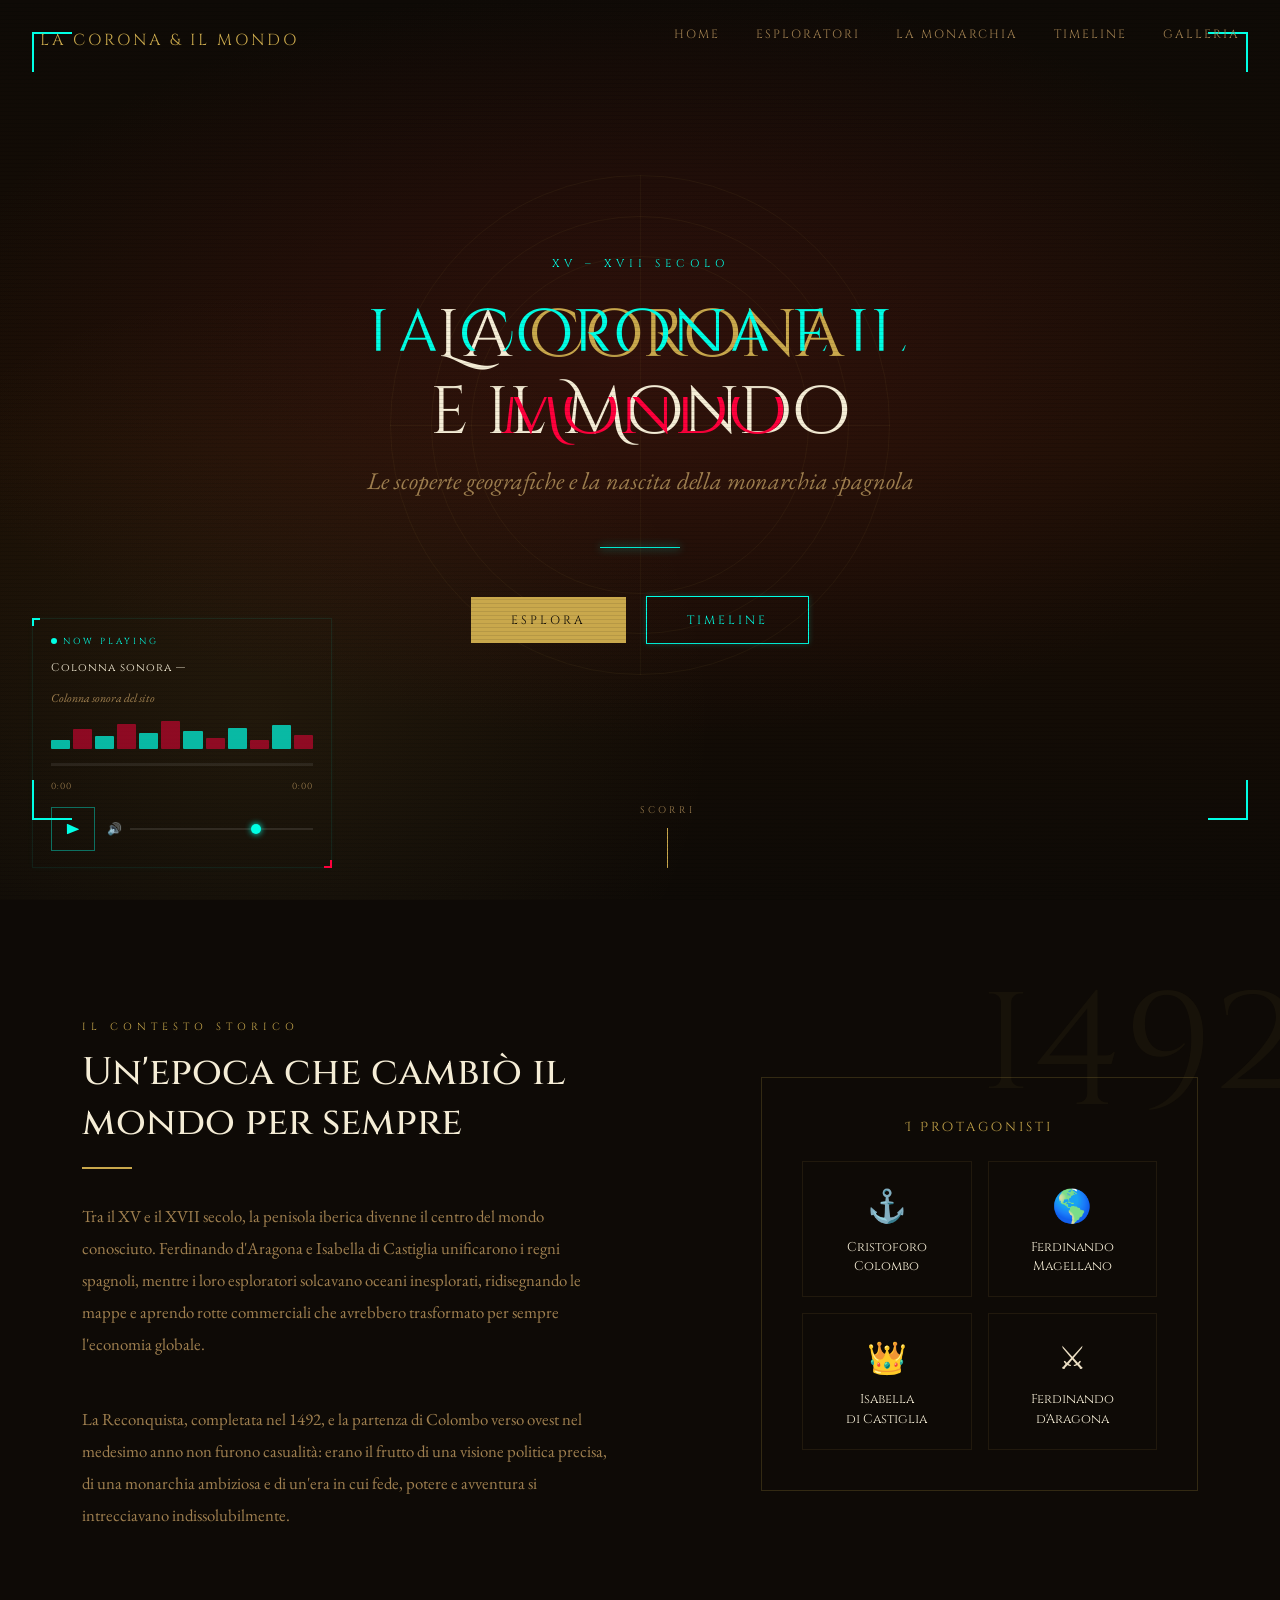
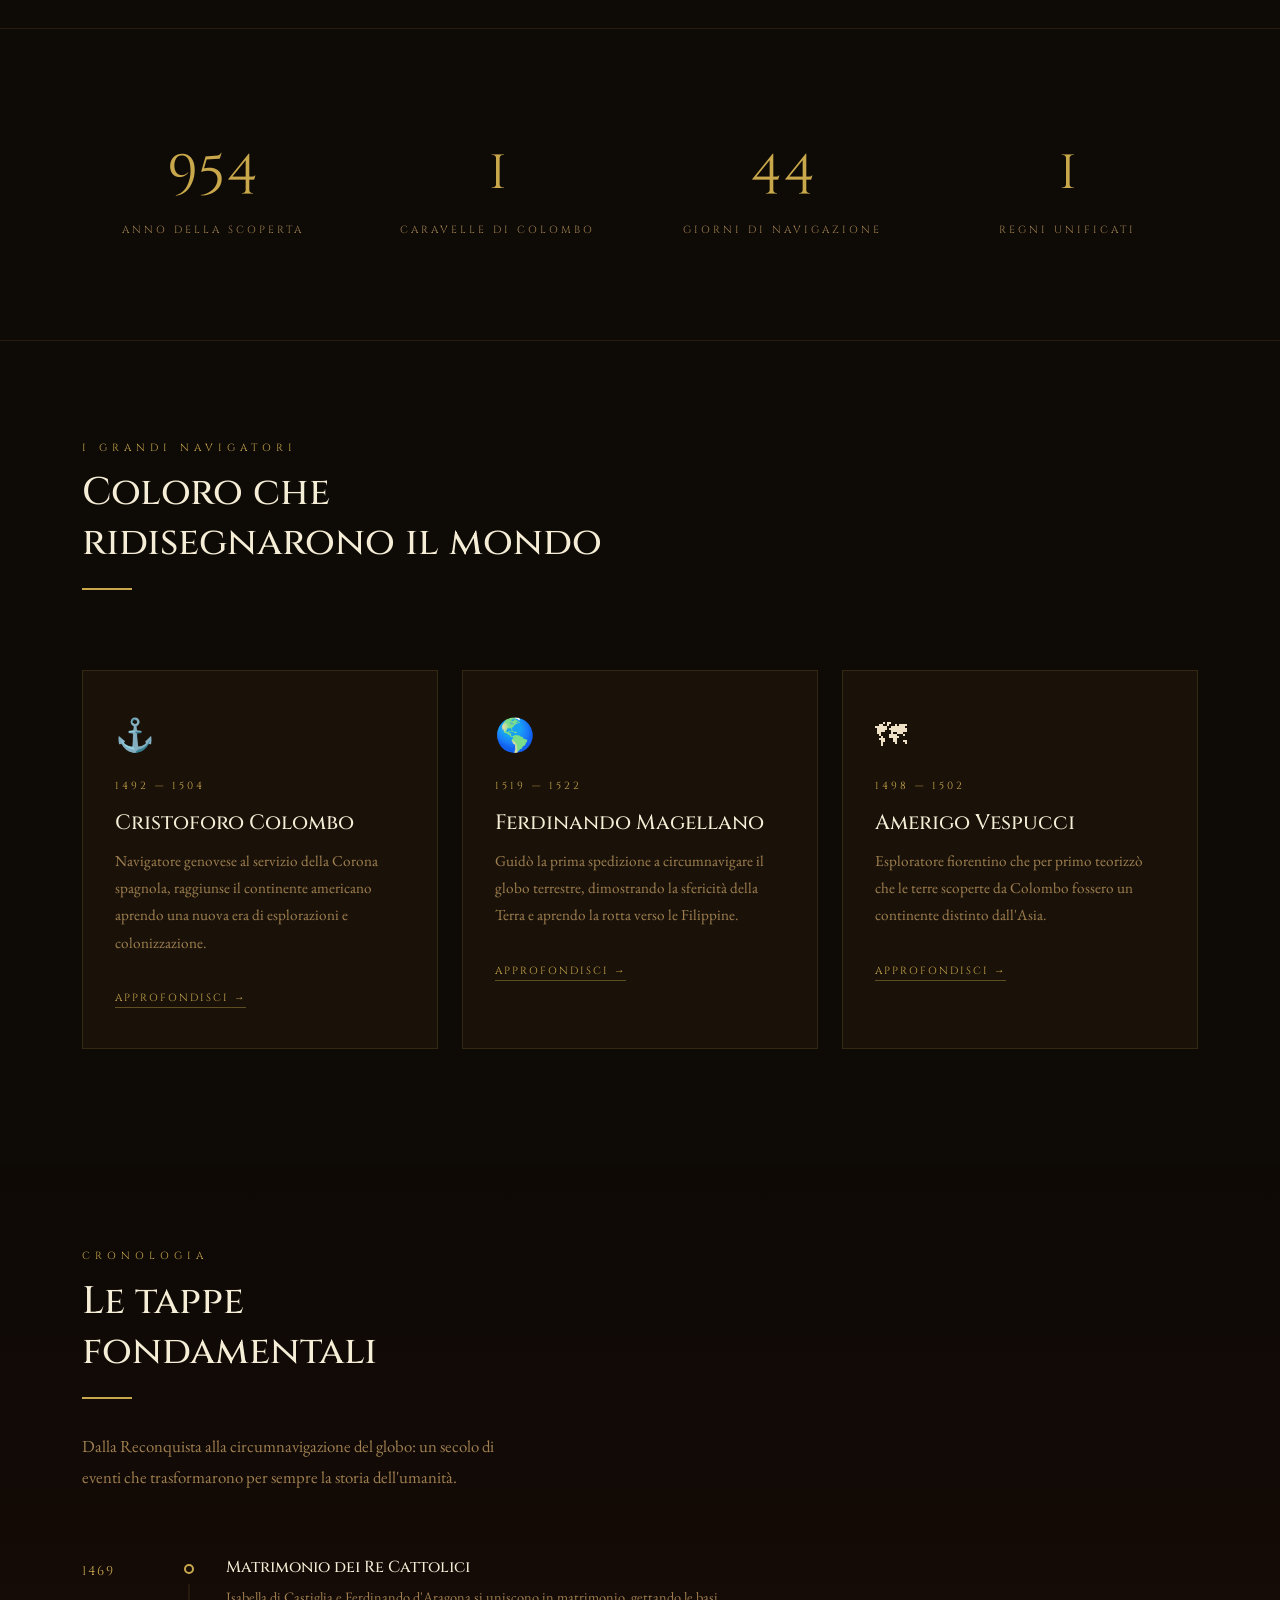
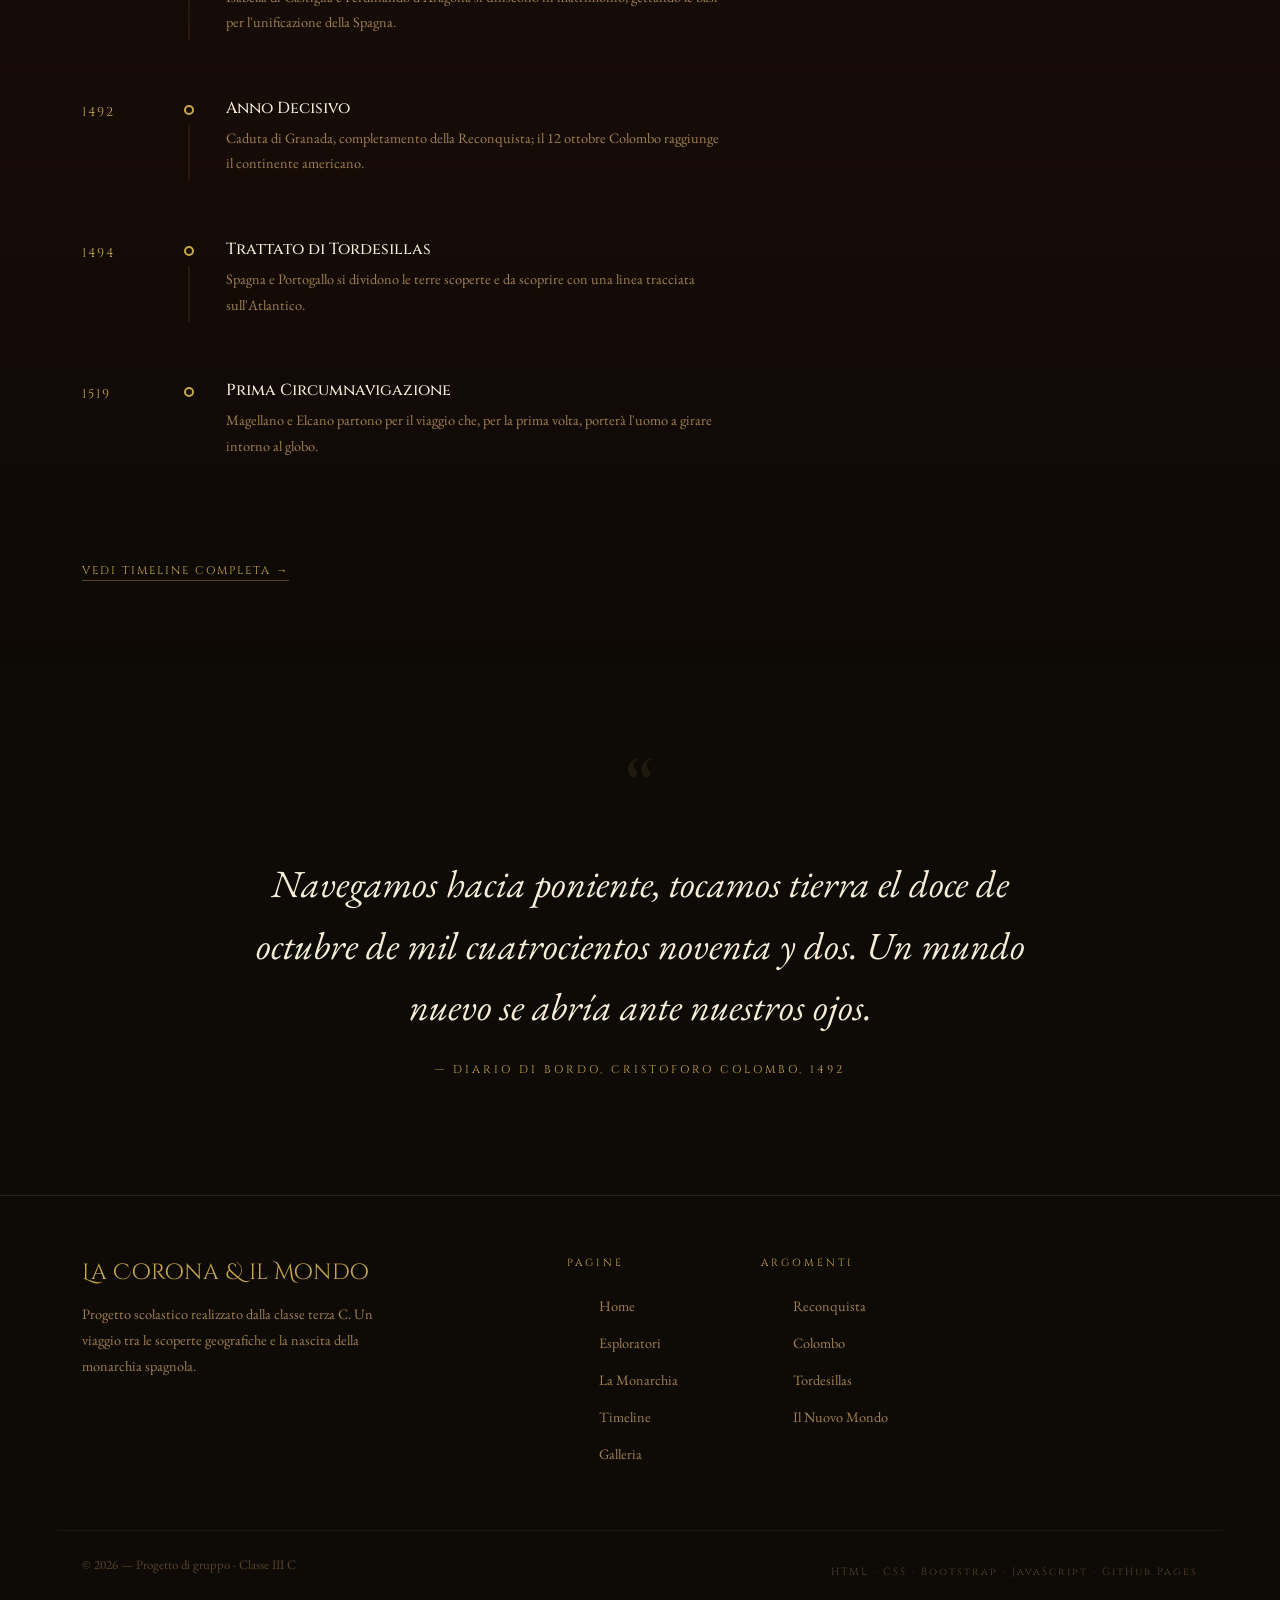
==== index.html @ 6e04acef "Bo" ====
<!DOCTYPE html>
<html lang="it">
<head>
  <meta charset="UTF-8" />
  <meta name="viewport" content="width=device-width, initial-scale=1.0"/>
  <title>La Corona & il Mondo — Home</title>
  
  <!-- Framework CSS esterno -->
  <link href="https://cdn.jsdelivr.net/npm/bootstrap@5.3.3/dist/css/bootstrap.min.css" rel="stylesheet"/>
  
  <!-- Font Google personalizzati (stile antico/elegante) -->
  <link href="https://fonts.googleapis.com/css2?family=Cinzel+Decorative:wght@400;700&family=Cinzel:wght@400;600&family=EB+Garamond:ital,wght@0,400;0,500;1,400&display=swap" rel="stylesheet"/>
  
  <!-- Il tuo foglio di stile principale -->
  <link rel="stylesheet" href="style.css"/>
</head>
<body>

  <!-- ====================== NAVBAR ====================== -->
  <nav id="navbar">
    <!-- Logo cliccabile -->
    <a href="/index.html" class="nav-logo">La Corona &amp; il Mondo</a>
    
    <!-- Pulsante hamburger per dispositivi mobili -->
    <button class="nav-toggle" id="navToggle" aria-label="Menu">
      <span></span><span></span><span></span>
    </button>
    
    <!-- Menu di navigazione -->
    <ul class="nav-links" id="navLinks">
      <li><a href="/index.html">Home</a></li>
      <li><a href="/esploratori.html">Esploratori</a></li>
      <li><a href="/monarchia.html">La Monarchia</a></li>
      <li><a href="/timeline.html">Timeline</a></li>
      <li><a href="/galleria.html">Galleria</a></li>
    </ul>
  </nav>

  <!-- ====================== HERO SECTION (Sezione principale) ====================== -->
  <section class="hero">
    <!-- Sfondo e effetti atmosferici -->
    <div class="hero-bg"></div>
    <div class="compass-rose"></div>
    <div class="compass-lines"></div>
    <div class="hero-scanlines"></div>
    <div class="hero-noise"></div>
    
    <!-- Decorazioni agli angoli (stile pergamena/mappa antica) -->
    <div class="corner corner-tl"></div>
    <div class="corner corner-tr"></div>
    <div class="corner corner-bl"></div>
    <div class="corner corner-br"></div>

    <div class="hero-content">
      <p class="hero-label">XV &ndash; XVII Secolo</p>
      <h1 class="hero-title">La <span>Corona</span><br>e il Mondo</h1>
      <p class="hero-subtitle">Le scoperte geografiche e la nascita della monarchia spagnola</p>
      <div class="hero-divider"></div>
      
      <!-- Pulsanti principali -->
      <a href="#scoperte" class="btn-gold">Esplora</a>
      <a href="/timeline.html" class="btn-ghost">Timeline</a>
    </div>
    
    <!-- Indicazione per scorrere -->
    <div class="scroll-hint">Scorri</div>
  </section>

  <!-- ====================== SEZIONE INTRODUTTIVA ====================== -->
  <section class="intro-section" id="scoperte">
    <div class="container">
      <!-- Anno grande in evidenza -->
      <div class="intro-year">1492</div>
      
      <div class="row align-items-center g-5">
        <div class="col-lg-6 reveal">
          <p class="section-label">Il Contesto Storico</p>
          <h2 class="section-title">Un'epoca che cambiò il mondo per sempre</h2>
          <div class="gold-line"></div>
          
          <p class="section-body">Tra il XV e il XVII secolo, la penisola iberica divenne il centro del mondo conosciuto. Ferdinando d'Aragona e Isabella di Castiglia unificarono i regni spagnoli, mentre i loro esploratori solcavano oceani inesplorati, ridisegnando le mappe e aprendo rotte commerciali che avrebbero trasformato per sempre l'economia globale.</p>
          <br>
          <p class="section-body">La Reconquista, completata nel 1492, e la partenza di Colombo verso ovest nel medesimo anno non furono casualità: erano il frutto di una visione politica precisa, di una monarchia ambiziosa e di un'era in cui fede, potere e avventura si intrecciavano indissolubilmente.</p>
        </div>
        
        <!-- Protagonisti -->
        <div class="col-lg-5 offset-lg-1 reveal">
          <div class="protagonists-grid">
            <span class="protagonists-label">I Protagonisti</span>
            <div class="row g-3 text-center">
              <div class="col-6">
                <div class="prot-cell">
                  <div class="icon">&#9875;</div>
                  <div class="name">Cristoforo<br>Colombo</div>
                </div>
              </div>
              <div class="col-6">
                <div class="prot-cell">
                  <div class="icon">&#127758;</div>
                  <div class="name">Ferdinando<br>Magellano</div>
                </div>
              </div>
              <div class="col-6">
                <div class="prot-cell">
                  <div class="icon">&#128081;</div>
                  <div class="name">Isabella<br>di Castiglia</div>
                </div>
              </div>
              <div class="col-6">
                <div class="prot-cell">
                  <div class="icon">&#9876;</div>
                  <div class="name">Ferdinando<br>d'Aragona</div>
                </div>
              </div>
            </div>
          </div>
        </div>
      </div>
    </div>
  </section>

  <!-- ====================== SEZIONE STATISTICHE ====================== -->
  <section class="stats-section">
    <div class="container">
      <div class="row">
        <div class="col-6 col-md-3">
          <div class="stat-item">
            <span class="stat-number" data-target="1492">0</span>
            <span class="stat-label">Anno della scoperta</span>
          </div>
        </div>
        <div class="col-6 col-md-3">
          <div class="stat-item">
            <span class="stat-number" data-target="3">0</span>
            <span class="stat-label">Caravelle di Colombo</span>
          </div>
        </div>
        <div class="col-6 col-md-3">
          <div class="stat-item">
            <span class="stat-number" data-target="70">0</span>
            <span class="stat-label">Giorni di navigazione</span>
          </div>
        </div>
        <div class="col-6 col-md-3">
          <div class="stat-item">
            <span class="stat-number" data-target="2">0</span>
            <span class="stat-label">Regni unificati</span>
          </div>
        </div>
      </div>
    </div>
  </section>

  <!-- ====================== SEZIONE CARD ESPLORATORI ====================== -->
  <section class="cards-section" id="esploratori">
    <div class="container">
      <div class="row mb-5">
        <div class="col-lg-6 reveal">
          <p class="section-label">I Grandi Navigatori</p>
          <h2 class="section-title">Coloro che ridisegnarono il mondo</h2>
          <div class="gold-line"></div>
        </div>
      </div>
      
      <div class="row g-4">
        <!-- Card 1 -->
        <div class="col-md-4 reveal">
          <div class="explorer-card">
            <span class="card-icon">&#9875;</span>
            <span class="card-year">1492 &mdash; 1504</span>
            <h3 class="card-name">Cristoforo Colombo</h3>
            <p class="card-text">Navigatore genovese al servizio della Corona spagnola, raggiunse il continente americano aprendo una nuova era di esplorazioni e colonizzazione.</p>
            <a href="/esploratori.html" class="card-link">Approfondisci &rarr;</a>
          </div>
        </div>
        
        <!-- Card 2 -->
        <div class="col-md-4 reveal">
          <div class="explorer-card">
            <span class="card-icon">&#127758;</span>
            <span class="card-year">1519 &mdash; 1522</span>
            <h3 class="card-name">Ferdinando Magellano</h3>
            <p class="card-text">Guidò la prima spedizione a circumnavigare il globo terrestre, dimostrando la sfericità della Terra e aprendo la rotta verso le Filippine.</p>
            <a href="/esploratori.html" class="card-link">Approfondisci &rarr;</a>
          </div>
        </div>
        
        <!-- Card 3 -->
        <div class="col-md-4 reveal">
          <div class="explorer-card">
            <span class="card-icon">&#128506;</span>
            <span class="card-year">1498 &mdash; 1502</span>
            <h3 class="card-name">Amerigo Vespucci</h3>
            <p class="card-text">Esploratore fiorentino che per primo teorizzò che le terre scoperte da Colombo fossero un continente distinto dall'Asia.</p>
            <a href="/esploratori.html" class="card-link">Approfondisci &rarr;</a>
          </div>
        </div>
      </div>
    </div>
  </section>

  <!-- ====================== TIMELINE IN ANTEPRIMA ====================== -->
  <section class="timeline-section" id="timeline-preview">
    <div class="container">
      <div class="row mb-5">
        <div class="col-lg-5 reveal">
          <p class="section-label">Cronologia</p>
          <h2 class="section-title">Le tappe fondamentali</h2>
          <div class="gold-line"></div>
          <p class="section-body">Dalla Reconquista alla circumnavigazione del globo: un secolo di eventi che trasformarono per sempre la storia dell'umanità.</p>
        </div>
      </div>
      
      <div class="row">
        <div class="col-lg-7">
          <div class="timeline-item">
            <span class="timeline-date">1469</span>
            <div class="timeline-dot"></div>
            <div class="timeline-text">
              <h4>Matrimonio dei Re Cattolici</h4>
              <p>Isabella di Castiglia e Ferdinando d'Aragona si uniscono in matrimonio, gettando le basi per l'unificazione della Spagna.</p>
            </div>
          </div>
          <div class="timeline-item">
            <span class="timeline-date">1492</span>
            <div class="timeline-dot"></div>
            <div class="timeline-text">
              <h4>Anno Decisivo</h4>
              <p>Caduta di Granada, completamento della Reconquista; il 12 ottobre Colombo raggiunge il continente americano.</p>
            </div>
          </div>
          <div class="timeline-item">
            <span class="timeline-date">1494</span>
            <div class="timeline-dot"></div>
            <div class="timeline-text">
              <h4>Trattato di Tordesillas</h4>
              <p>Spagna e Portogallo si dividono le terre scoperte e da scoprire con una linea tracciata sull'Atlantico.</p>
            </div>
          </div>
          <div class="timeline-item">
            <span class="timeline-date">1519</span>
            <div class="timeline-dot"></div>
            <div class="timeline-text">
              <h4>Prima Circumnavigazione</h4>
              <p>Magellano e Elcano partono per il viaggio che, per la prima volta, porterà l'uomo a girare intorno al globo.</p>
            </div>
          </div>
        </div>
      </div>
      
      <div style="margin-top:32px;">
        <a href="/timeline.html" class="link-gold">Vedi timeline completa &rarr;</a>
      </div>
    </div>
  </section>

  <!-- ====================== SEZIONE CITAZIONE ====================== -->
  <section class="quote-section">
    <div class="container">
      <span class="quote-mark">&ldquo;</span>
      <p class="big-quote reveal">Navegamos hacia poniente, tocamos tierra el doce de octubre de mil cuatrocientos noventa y dos. Un mundo nuevo se abría ante nuestros ojos.</p>
      <p class="quote-source reveal">&mdash; Diario di bordo, Cristoforo Colombo, 1492</p>
    </div>
  </section>

  <!-- ====================== FOOTER ====================== -->
  <footer>
    <div class="container">
      <div class="row g-5">
        <div class="col-lg-4">
          <div class="footer-logo">La Corona &amp; il Mondo</div>
          <p class="footer-desc">Progetto scolastico realizzato dalla classe terza C. Un viaggio tra le scoperte geografiche e la nascita della monarchia spagnola.</p>
        </div>
        <div class="col-lg-2 offset-lg-1">
          <p class="footer-heading">Pagine</p>
          <ul class="footer-links">
            <li><a href="index.html">Home</a></li>
            <li><a href="/esploratori.html">Esploratori</a></li>
            <li><a href="/monarchia.html">La Monarchia</a></li>
            <li><a href="/timeline.html">Timeline</a></li>
            <li><a href="/galleria.html">Galleria</a></li>
          </ul>
        </div>
        <div class="col-lg-2">
          <p class="footer-heading">Argomenti</p>
          <ul class="footer-links">
            <li><a href="#">Reconquista</a></li>
            <li><a href="#">Colombo</a></li>
            <li><a href="#">Tordesillas</a></li>
            <li><a href="#">Il Nuovo Mondo</a></li>
          </ul>
        </div>
      <div class="footer-bottom">
        <p>&copy; 2026 &mdash; Progetto di gruppo &middot; Classe III C</p>
        <span class="group-names">HTML &middot; CSS &middot; Bootstrap &middot; JavaScript &middot; GitHub Pages</span>
      </div>
    </div>
  </footer>

  <!-- Bottone Torna su -->
  <button id="backToTop" aria-label="Torna su">&uarr;</button>

  <!-- ====================== MUSIC PLAYER ====================== -->
  <div id="musicPlayer">
    <div class="player-header">
      <span class="player-label"><span id="playerDot"></span>Now Playing</span>
    </div>
    <div class="player-track">Colonna sonora &mdash;</div>
    <div class="player-track-sub">Colonna sonora del sito</div>
    <div class="player-wave" id="playerWave">
      <div class="wave-bar"></div>
      <div class="wave-bar"></div>
      <div class="wave-bar"></div>
      <div class="wave-bar"></div>
      <div class="wave-bar"></div>
      <div class="wave-bar"></div>
      <div class="wave-bar"></div>
      <div class="wave-bar"></div>
      <div class="wave-bar"></div>
      <div class="wave-bar"></div>
      <div class="wave-bar"></div>
      <div class="wave-bar"></div>
    </div>
    <div class="player-progress-wrap" id="progressWrap">
      <div class="player-progress-fill" id="progressFill"></div>
    </div>
    <div class="player-time">
      <span id="timeCurrent">0:00</span>
      <span id="timeTotal">0:00</span>
    </div>
    <div class="player-controls">
      <button class="player-btn play-btn" id="playBtn" aria-label="Play/Pausa">&#9654;</button>
      <div class="player-volume">
        <span class="player-vol-icon">&#128266;</span>
        <input type="range" class="volume-slider" id="volumeSlider" min="0" max="1" step="0.01" value="0.7">
      </div>
    </div>
  </div>

  <!-- ====================== ELEMENTO AUDIO ====================== -->
  <audio id="bgMusic" loop>
    <source src="audio/Lil Uzi Vert- 20 Min (Instrumental).mp3" type="audio/mpeg">   <!-- ← Cambia con il nome reale del file -->
  </audio>

  <!-- Script Bootstrap -->
  <script src="https://cdn.jsdelivr.net/npm/bootstrap@5.3.3/dist/js/bootstrap.bundle.min.js"></script>
  <!--  script JavaScript -->
  <script src="script.js"></script>
</body>
</html>
---- style.css ----
:root {  /* Definizione variabili CSS globali per colori e palette glitch */
  --gold:       #C9A84C;  /* Oro principale per elementi dorati */
  --gold-light: #E8C96A;  /* Oro chiaro per stati hover */
  --deep-red:   #7A1C1C;  /* Rosso scuro per sfondi/gradienti */
  --dark-bg:    #0E0A06;  /* Sfondo scuro quasi nero */
  --dark-card:  #1A1209;  /* Sfondo scuro per card/componenti */
  --parchment:  #F5EDD6;  /* Colore pergamena per testi principali */
  --text-light: #EDE0C4;  /* Colore testo chiaro */
  --text-muted: #A08050;  /* Colore testo attenuato/secondario */
  /* Glitch palette */
  --glitch-cyan:    #00FFE5;  /* Ciano per effetti glitch */
  --glitch-magenta: #FF003C;  /* Magenta per effetti glitch */
  --glitch-yellow:  #FFE600;  /* Giallo per effetti glitch */
}

/* ─── RESET & BASE ─── */
*, *::before, *::after { margin: 0; padding: 0; box-sizing: border-box; }  /* Reset universale */

body {  /* Stile base body: sfondo scuro, font serif, nessuno scroll orizzontale */
  background-color: var(--dark-bg);  /* Sfondo con colore scuro definito in :root */
  color: var(--text-light);  /* Colore testo chiaro */
  font-family: 'EB Garamond', serif;  /* Font serif elegante per testi */
  font-size: 18px;  /* Dimensione base font 18px */
  overflow-x: hidden;  /* Nasconde scroll orizzontale */
}

body::before {  /* Overlay SVG con rumore frattale per effetto texture carta antica */
  content: '';  /* Pseudo-elemento vuoto necessario */
  position: fixed;  /* Posizione fissa rispetto alla viewport */
  inset: 0;  /* Copre tutto lo schermo (top/right/bottom/left: 0) */
  background-image: url("data:image/svg+xml,...");  /* SVG inline con filtro feTurbulence per rumore frattale */
  pointer-events: none;  /* Non intercetta click del mouse */
  z-index: 0;  /* Livello più basso dello stacking */
  opacity: 0.4;  /* Trasparenza al 40% */
}

/* ─── TYPOGRAPHY HELPERS ─── */
.section-label {  /* Etichetta sezione: font decorativo, colore oro, maiuscolo */
  font-family: 'Cinzel', serif;  /* Font decorativo Cinzel */
  font-size: 0.65rem;  /* Dimensione piccola per etichette */
  letter-spacing: 5px;  /* Spaziatura ampia tra lettere */
  color: var(--gold);  /* Colore oro */
  text-transform: uppercase;  /* Testo in maiuscolo */
  margin-bottom: 12px;  /* Margine inferiore */
}
.section-title {  /* Titolo sezione: dimensione responsive, colore pergamena */
  font-family: 'Cinzel', serif;  /* Font decorativo Cinzel */
  font-size: clamp(1.6rem, 3.5vw, 2.4rem);  /* Dimensione responsive tra min e max */
  color: var(--parchment);  /* Colore pergamena */
  margin-bottom: 20px;  /* Margine inferiore */
  line-height: 1.3;  /* Interlinea compatta */
}
.section-body {  /* Corpo testo: leggibile, colore attenuato, larghezza max */
  font-size: 1.05rem;  /* Leggermente più grande del base */
  color: var(--text-muted);  /* Colore testo attenuato */
  line-height: 1.9;  /* Interlinea ampia per leggibilità */
  max-width: 580px;  /* Larghezza massima per leggibilità */
}
.gold-line {  /* Linea decorativa orizzontale dorata */
  width: 50px;  /* Larghezza 50px */
  height: 2px;  /* Altezza 2px */
  background: var(--gold);  /* Sfondo oro */
  margin-bottom: 32px;  /* Margine inferiore */
}

/* ─── NAVBAR ─── */
nav {  /* Navbar fissa in alto con flexbox */
  position: fixed;  /* Posizione fissa */
  top: 0; left: 0; right: 0;  /* Ancorata ai lati superiori */
  z-index: 1000;  /* Sopra tutti gli altri elementi */
  padding: 18px 40px;  /* Padding interno */
  display: flex;  /* Layout flexbox */
  justify-content: space-between;  /* Elementi ai lati opposti */
  align-items: center;  /* Allineamento verticale centrato */
  transition: background 0.5s, padding 0.4s;  /* Transizione su scroll */
}
nav.scrolled {  /* Stile navbar quando la pagina viene scrollata */
  background: rgba(14, 10, 6, 0.95);  /* Sfondo quasi opaco */
  backdrop-filter: blur(8px);  /* Effetto sfocatura sullo sfondo */
  padding: 12px 40px;  /* Padding ridotto */
  border-bottom: 1px solid rgba(201,168,76,0.2);  /* Bordo dorato sottile */
}
.nav-logo {  /* Logo nella navbar */
  font-family: 'Cinzel', serif;  /* Font Cinzel decorativo */
  font-size: 1rem;  /* Dimensione font */
  color: var(--gold);  /* Colore oro */
  letter-spacing: 3px;  /* Spaziatura lettere */
  text-transform: uppercase;  /* Maiuscolo */
  text-decoration: none;  /* Nessuna sottolineatura */
}
.nav-links {  /* Lista link di navigazione */
  list-style: none;  /* Nessun punto elenco */
  display: flex;  /* Layout orizzontale */
  gap: 36px;  /* Spazio tra i link */
}
.nav-links a {  /* Singolo link di navigazione */
  font-family: 'Cinzel', serif;  /* Font decorativo */
  font-size: 0.75rem;  /* Font piccolo */
  letter-spacing: 2px;  /* Spaziatura lettere */
  color: var(--text-muted);  /* Colore attenuato */
  text-decoration: none;  /* Nessuna sottolineatura */
  text-transform: uppercase;  /* Maiuscolo */
  transition: color 0.3s;  /* Transizione colore al hover */
}
.nav-links a:hover,
.nav-links a.active { color: var(--gold); }  /* Stato hover/attivo: colore oro */

/* Hamburger mobile */
.nav-toggle {  /* Bottone hamburger per menu mobile */
  display: none;  /* Nascosto su desktop */
  flex-direction: column;  /* Righe verticali */
  gap: 5px;  /* Spazio tra le righe */
  cursor: pointer;  /* Cursore a mano */
  background: none;  /* Nessuno sfondo */
  border: none;  /* Nessun bordo */
  padding: 4px;  /* Padding interno */
}
.nav-toggle span {  /* Singola riga dell'hamburger */
  display: block;  /* Elemento blocco */
  width: 24px;  /* Larghezza 24px */
  height: 2px;  /* Altezza 2px */
  background: var(--gold);  /* Colore oro */
  transition: transform 0.3s, opacity 0.3s;  /* Animazione trasformazione */
}

/* ─── HERO ─── */
.hero {  /* Sezione hero a schermo intero */
  position: relative;  /* Per posizionamento elementi interni */
  height: 100vh;  /* Altezza viewport intera */
  display: flex;  /* Centratura flex */
  align-items: center;  /* Centrato verticalmente */
  justify-content: center;  /* Centrato orizzontalmente */
  text-align: center;  /* Testo centrato */
  overflow: hidden;  /* Nasconde overflow */
}
.hero-bg {  /* Sfondo della hero con gradienti */
  position: absolute;  /* Posizionamento assoluto */
  inset: 0;  /* Copre tutto */
  background:
    radial-gradient(ellipse 80% 60% at 50% 40%, rgba(122,28,28,0.25) 0%, transparent 70%),  /* Gradiente radiale rosso */
    radial-gradient(ellipse 60% 80% at 20% 80%, rgba(201,168,76,0.08) 0%, transparent 60%),  /* Gradiente radiale dorato */
    linear-gradient(180deg, #0E0A06 0%, #1A0F05 50%, #0E0A06 100%);  /* Gradiente lineare scuro */
}
.compass-rose {  /* Rosa dei venti decorativa animata */
  position: absolute;  /* Posizionamento assoluto */
  width: 500px; height: 500px;  /* Dimensione 500px */
  top: 50%; left: 50%;  /* Al centro */
  transform: translate(-50%, -55%);  /* Centratura precisa */
  opacity: 0.06;  /* Molto trasparente */
  border: 1px solid var(--gold);  /* Bordo dorato */
  border-radius: 50%;  /* Forma circolare */
  animation: slowRotate 60s linear infinite;  /* Rotazione lenta infinita */
}
.compass-rose::before, .compass-rose::after {  /* Cerchi concentrici interni */
  content: '';  /* Pseudo-elementi vuoti */
  position: absolute;  /* Posizionamento assoluto */
  inset: 0;  /* Coprono tutto il genitore */
  border: 1px solid var(--gold);  /* Bordo dorato */
  border-radius: 50%;  /* Circolari */
}
.compass-rose::before { margin: 40px; }  /* Cerchio interno (più piccolo) */
.compass-rose::after  { margin: 80px; }  /* Cerchio più interno (ancora più piccolo) */
@keyframes slowRotate { to { transform: translate(-50%, -55%) rotate(360deg); } }  /* Rotazione completa 360° */

.compass-lines {  /* Linee cardinali decorative */
  position: absolute;  /* Posizionamento assoluto */
  width: 500px; height: 500px;  /* Stessa dimensione della rosa */
  top: 50%; left: 50%;  /* Al centro */
  transform: translate(-50%, -55%);  /* Centratura precisa */
  opacity: 0.05;  /* Molto trasparenti */
}
.compass-lines::before {  /* Linea orizzontale (est-ovest) */
  content: '';  /* Pseudo-elemento vuoto */
  position: absolute;  /* Posizionamento assoluto */
  top: 50%; left: 0; right: 0;  /* Orizzontale al centro */
  height: 1px;  /* Spessore 1px */
  background: var(--gold);  /* Colore oro */
}
.compass-lines::after {  /* Linea verticale (nord-sud) */
  content: '';  /* Pseudo-elemento vuoto */
  position: absolute;  /* Posizionamento assoluto */
  left: 50%; top: 0; bottom: 0;  /* Verticale al centro */
  width: 1px;  /* Spessore 1px */
  background: var(--gold);  /* Colore oro */
}

.hero-content {  /* Contenuto centrato della hero */
  position: relative;  /* Sopra gli sfondi */
  z-index: 2;  /* Livello 2 */
  max-width: 820px;  /* Larghezza massima */
  padding: 0 24px;  /* Padding laterale responsive */
}
.hero-label {  /* Etichetta hero con effetto glitch */
  font-family: 'Cinzel', serif;  /* Font decorativo */
  font-size: 0.7rem;  /* Font piccolo */
  letter-spacing: 5px;  /* Spaziatura ampia */
  color: var(--glitch-cyan);  /* Colore ciano glitch */
  text-transform: uppercase;  /* Maiuscolo */
  margin-bottom: 24px;  /* Margine inferiore */
  opacity: 0;  /* Inizialmente invisibile (attivato da JS) */
}
.hero-label.glitch-in {  /* Classe attivata da JS per animazione ingresso */
  animation: labelGlitchIn 0.8s steps(1) forwards;  /* Animazione glitch 0.8s */
}

/* ── HERO TITLE GLITCH ── */
.hero-title {  /* Titolo principale hero */
  font-family: 'Cinzel Decorative', serif;  /* Font decorativo */
  font-size: clamp(2.4rem, 6vw, 4.2rem);  /* Dimensione responsive */
  line-height: 1.15;  /* Interlinea stretta */
  color: var(--parchment);  /* Colore pergamena */
  margin-bottom: 12px;  /* Margine inferiore */
  opacity: 0;  /* Inizialmente invisibile */
  position: relative;  /* Per posizionare pseudo-elementi glitch */
}
.hero-title span { color: var(--gold); }  /* Span nel titolo: colore oro per enfasi */

.hero-title.glitch-in {  /* Animazione rivelazione titolo */
  animation: titleReveal 0.1s steps(1) forwards;  /* Rivelazione rapida */
}

/* pseudo-elements per effetto RGB-split */
.hero-title.glitch-active {  /* Stato glitch attivo sul titolo */
  animation: glitchLoop 4s infinite;  /* Loop glitch infinito ogni 4s */
}
.hero-title.glitch-active::before,
.hero-title.glitch-active::after {  /* Pseudo-elementi per effetto RGB split */
  content: attr(data-text);  /* Ripete il testo del titolo */
  position: absolute;  /* Sovrapposizione */
  top: 0; left: 0; right: 0;  /* Copre tutto il titolo */
  overflow: hidden;  /* Nasconde parti fuori clip-path */
  font-family: inherit;  /* Eredita il font */
  font-size: inherit;  /* Eredita la dimensione */
  line-height: inherit;  /* Eredita l'interlinea */
}
.hero-title.glitch-active::before {  /* Parte superiore (ciano) */
  color: var(--glitch-cyan);  /* Colore ciano */
  animation: glitchTop 4s infinite;  /* Animazione glitch superiore */
  clip-path: polygon(0 0, 100% 0, 100% 35%, 0 35%);  /* Mostra solo metà superiore */
  transform: translate(-3px, 0);  /* Spostamento a sinistra */
}
.hero-title.glitch-active::after {  /* Parte inferiore (magenta) */
  color: var(--glitch-magenta);  /* Colore magenta */
  animation: glitchBot 4s infinite;  /* Animazione glitch inferiore */
  clip-path: polygon(0 65%, 100% 65%, 100% 100%, 0 100%);  /* Mostra solo metà inferiore */
  transform: translate(3px, 0);  /* Spostamento a destra */
}

.hero-subtitle {  /* Sottotitolo hero in corsivo */
  font-family: 'EB Garamond', serif;  /* Font serif */
  font-style: italic;  /* Stile corsivo */
  font-size: clamp(1.1rem, 2.5vw, 1.5rem);  /* Dimensione responsive */
  color: var(--text-muted);  /* Colore attenuato */
  margin-bottom: 48px;  /* Margine inferiore */
  opacity: 0;  /* Inizialmente invisibile */
}
.hero-subtitle.glitch-in {  /* Animazione fade-up del sottotitolo */
  animation: fadeUp 0.6s ease forwards;  /* Fade-up con easing */
}

.hero-divider {  /* Linea divisoria con glow ciano */
  width: 80px; height: 1px;  /* 80x1px */
  background: var(--glitch-cyan);  /* Colore ciano */
  margin: 0 auto 48px;  /* Centrata con margine inferiore */
  opacity: 0;  /* Inizialmente invisibile */
  box-shadow: 0 0 8px var(--glitch-cyan);  /* Effetto glow ciano */
}
.hero-divider.glitch-in {  /* Animazione espansione divisore */
  animation: dividerExpand 0.5s ease forwards;  /* Espansione 0.5s */
}

/* ── SCAN LINES overlay sulla hero ── */
.hero-scanlines {  /* Overlay scanline effetto CRT/retro */
  position: absolute;  /* Copre tutta la hero */
  inset: 0;  /* Tutti i lati a zero */
  background: repeating-linear-gradient(  /* Pattern di righe ripetute */
    to bottom,  /* Direzione verticale */
    transparent 0px,  /* Trasparente */
    transparent 3px,  /* Trasparente per 3px */
    rgba(0,0,0,0.18) 3px,  /* Linea scura */
    rgba(0,0,0,0.18) 4px  /* Linea scura per 1px (totale 4px) */
  );
  pointer-events: none;  /* Non intercetta click */
  z-index: 3;  /* Livello 3 */
  opacity: 0.5;  /* Trasparenza 50% */
  animation: scanMove 8s linear infinite;  /* Scorrimento verticale infinito */
}

/* ── NOISE BURST sull'intera hero all'entrata ── */
.hero-noise {  /* Overlay burst rumore all'ingresso */
  position: absolute;  /* Copre tutta la hero */
  inset: 0;  /* Tutti i lati a zero */
  z-index: 4;  /* Livello 4 (sopra scanline) */
  pointer-events: none;  /* Non cliccabile */
  opacity: 0;  /* Inizialmente invisibile */
}
.hero-noise.active {  /* Stato attivo del burst (aggiunto da JS) */
  animation: noiseBurst 1.2s steps(1) forwards;  /* Burst 1.2s poi fermo */
}

/* ── CORNER BRACKETS decorativi ── */
.corner {  /* Angoli decorativi ciani agli angoli della hero */
  position: absolute;  /* Posizionamento assoluto */
  width: 40px; height: 40px;  /* 40x40px */
  z-index: 5;  /* Livello 5 */
  opacity: 0;  /* Inizialmente invisibili */
  transition: opacity 0.3s;  /* Transizione opacità */
}
.corner.visible { opacity: 1; }  /* Stato visibile (aggiunto da JS) */
.corner-tl { top: 32px; left: 32px; border-top: 2px solid var(--glitch-cyan); border-left: 2px solid var(--glitch-cyan); }  /* Angolo top-left: bordi superiore e sinistro ciani */
.corner-tr { top: 32px; right: 32px; border-top: 2px solid var(--glitch-cyan); border-right: 2px solid var(--glitch-cyan); }  /* Angolo top-right: bordi superiore e destro ciani */
.corner-bl { bottom: 80px; left: 32px; border-bottom: 2px solid var(--glitch-cyan); border-left: 2px solid var(--glitch-cyan); }  /* Angolo bottom-left: bordi inferiore e sinistro ciani */
.corner-br { bottom: 80px; right: 32px; border-bottom: 2px solid var(--glitch-cyan); border-right: 2px solid var(--glitch-cyan); }  /* Angolo bottom-right: bordi inferiore e destro ciani */

/* ── GLITCH KEYFRAMES ── */
@keyframes labelGlitchIn {  /* Animazione glitch ingresso etichetta */
  0%   { opacity:0; color: var(--glitch-yellow); transform: skewX(20deg) translateX(-10px); filter: blur(4px); }  /* Inizio: invisibile, giallo, inclinato, sfocato */
  20%  { opacity:1; color: var(--glitch-magenta); transform: skewX(-10deg) translateX(6px);  filter: blur(0); }  /* Visibile, magenta, inclinazione opposta, nitido */
  40%  { color: var(--glitch-cyan);    transform: skewX(5deg)  translateX(-3px); }  /* Ciano, inclinazione ridotta */
  60%  { color: var(--glitch-yellow);  transform: skewX(-2deg) translateX(2px); }  /* Giallo, quasi dritto */
  80%  { color: var(--glitch-cyan);    transform: skewX(0)     translateX(0); }  /* Ciano, posizione normale */
  100% { opacity:1; color: var(--glitch-cyan); transform: none; }  /* Finale: visibile, ciano, normale */
}

@keyframes titleReveal {  /* Rivelazione istantanea del titolo */
  0%   { opacity: 0; }  /* Inizio invisibile */
  100% { opacity: 1; }  /* Fine visibile */
}

@keyframes glitchLoop {  /* Loop glitch periodico sul titolo */
  0%, 90%, 100% { transform: none; filter: none; }  /* Stato normale (90% del tempo) */
  91%  { transform: skewX(2deg); filter: brightness(1.4); }  /* Inclinazione + luminosità */
  92%  { transform: skewX(-3deg) translateX(4px); }  /* Inclinazione opposta + spostamento */
  93%  { transform: none; }  /* Ritorno normale */
  95%  { transform: translateX(-3px); filter: hue-rotate(90deg) brightness(1.3); }  /* Spostamento + rotazione colore */
  96%  { transform: translateX(3px); }  /* Spostamento opposto */
  97%  { transform: none; filter: none; }  /* Ritorno normale */
}

@keyframes glitchTop {  /* Glitch parte superiore (ciano) */
  0%, 90%, 100% { transform: translate(-3px, 0); opacity: 0.7; }  /* Stato base */
  91% { transform: translate(6px, -2px);  clip-path: polygon(0 0, 100% 0, 100% 40%, 0 40%); }  /* Spostamento + nuova area visibile */
  92% { transform: translate(-6px, 0);    clip-path: polygon(0 10%, 100% 10%, 100% 50%, 0 50%); }  /* Spostamento opposto + area diversa */
  93% { transform: translate(3px, 1px);   clip-path: polygon(0 0, 100% 0, 100% 35%, 0 35%); }  /* Spostamento + area originale */
  95% { transform: translate(-3px, 0); opacity: 0; }  /* Scompare momentaneamente */
  96% { transform: translate(-3px, 0); opacity: 0.7; }  /* Ritorna visibile */
}

@keyframes glitchBot {  /* Glitch parte inferiore (magenta) */
  0%, 90%, 100% { transform: translate(3px, 0); opacity: 0.7; }  /* Stato base */
  91% { transform: translate(-6px, 2px);  clip-path: polygon(0 60%, 100% 60%, 100% 100%, 0 100%); }  /* Spostamento opposto + area inferiore */
  92% { transform: translate(6px, 0);     clip-path: polygon(0 55%, 100% 55%, 100% 90%, 0 90%); }  /* Spostamento + area diversa */
  93% { transform: translate(-2px, -1px); clip-path: polygon(0 65%, 100% 65%, 100% 100%, 0 100%); }  /* Spostamento + area originale */
  95% { transform: translate(3px, 0); opacity: 0; }  /* Scompare momentaneamente */
  96% { transform: translate(3px, 0); opacity: 0.7; }  /* Ritorna visibile */
}

@keyframes dividerExpand {  /* Animazione espansione linea divisoria */
  0%   { opacity:0; width: 0; box-shadow: none; }  /* Inizio: invisibile, larghezza zero, nessun glow */
  60%  { opacity:1; width: 120px; box-shadow: 0 0 16px var(--glitch-cyan), 0 0 4px var(--glitch-magenta); }  /* Espansione a 120px con glow doppio */
  100% { opacity:1; width: 80px;  box-shadow: 0 0 8px var(--glitch-cyan); }  /* Ritiro a 80px con glow singolo */
}

@keyframes noiseBurst {  /* Burst di rumore glitch all'ingresso */
  0%   { opacity:0.9; background: repeating-linear-gradient(90deg, rgba(0,255,229,0.15) 0px, transparent 2px, rgba(255,0,60,0.1) 4px); }  /* Quasi opaco, righe verticali ciano/magenta */
  15%  { opacity:0.6; background: repeating-linear-gradient(0deg,  rgba(255,230,0,0.12) 0px, transparent 3px); }  /* Righe orizzontali gialle */
  30%  { opacity:0.8; background: repeating-linear-gradient(45deg, rgba(0,255,229,0.08) 0px, transparent 4px); }  /* Righe diagonali ciano */
  60%  { opacity:0.3; }  /* Svanisce parzialmente */
  100% { opacity:0; }  /* Scompare completamente */
}

@keyframes scanMove {  /* Scorrimento scanline */
  from { background-position: 0 0; }  /* Inizio posizione */
  to   { background-position: 0 100px; }  /* Fine posizione (scorrimento verticale di 100px) */
}

/* CTA Buttons */
.btn-gold {  /* Bottone con sfondo oro */
  display: inline-block;  /* Elemento inline ma con proprietà blocco */
  font-family: 'Cinzel', serif;  /* Font decorativo */
  font-size: 0.75rem;  /* Font piccolo */
  letter-spacing: 3px;  /* Spaziatura lettere */
  text-transform: uppercase;  /* Maiuscolo */
  color: var(--dark-bg);  /* Testo scuro su sfondo chiaro */
  background: var(--gold);  /* Sfondo oro */
  padding: 14px 40px;  /* Padding generoso */
  text-decoration: none;  /* Nessuna sottolineatura */
  transition: background 0.3s, transform 0.3s, box-shadow 0.3s;  /* Transizioni multiple */
  opacity: 0;  /* Inizialmente invisibile */
}
.btn-gold.glitch-in { animation: fadeUp 0.5s ease forwards; }  /* Animazione ingresso fade-up */
.btn-gold:hover {  /* Stato hover bottone oro */
  background: var(--gold-light);  /* Sfondo oro chiaro */
  transform: translateY(-2px);  /* Sollevamento di 2px */
  color: var(--dark-bg);  /* Mantiene testo scuro */
  box-shadow: 0 0 18px rgba(201,168,76,0.5), 0 0 4px var(--glitch-cyan);  /* Glow oro + ciano */
}

.btn-ghost {  /* Bottone trasparente con bordo ciano */
  display: inline-block;  /* Elemento inline con proprietà blocco */
  font-family: 'Cinzel', serif;  /* Font decorativo */
  font-size: 0.75rem;  /* Font piccolo */
  letter-spacing: 3px;  /* Spaziatura */
  text-transform: uppercase;  /* Maiuscolo */
  color: var(--glitch-cyan);  /* Testo ciano */
  border: 1px solid var(--glitch-cyan);  /* Bordo ciano 1px */
  padding: 14px 40px;  /* Padding generoso */
  text-decoration: none;  /* Nessuna sottolineatura */
  margin-left: 16px;  /* Margine sinistro dal bottone oro */
  transition: background 0.3s, color 0.3s, box-shadow 0.3s;  /* Transizioni */
  opacity: 0;  /* Inizialmente invisibile */
  box-shadow: 0 0 6px rgba(0,255,229,0.2);  /* Glow ciano tenue */
}
.btn-ghost.glitch-in { animation: fadeUp 0.5s ease forwards; }  /* Animazione ingresso */
.btn-ghost:hover {  /* Stato hover bottone ghost */
  background: rgba(0,255,229,0.08);  /* Sfondo ciano trasparente */
  color: var(--glitch-cyan);  /* Mantiene colore ciano */
  box-shadow: 0 0 16px rgba(0,255,229,0.4), inset 0 0 8px rgba(0,255,229,0.1);  /* Glow esterno + interno */
}

.scroll-hint {  /* Indicatore "scorri giù" in fondo alla hero */
  position: absolute;  /* Posizionamento assoluto */
  bottom: 32px; left: 50%;  /* 32px dal fondo, al centro */
  transform: translateX(-50%);  /* Centratura precisa orizzontale */
  font-family: 'Cinzel', serif;  /* Font decorativo */
  font-size: 0.6rem;  /* Font molto piccolo */
  letter-spacing: 3px;  /* Spaziatura */
  color: var(--text-muted);  /* Colore attenuato */
  text-transform: uppercase;  /* Maiuscolo */
  opacity: 0;  /* Inizialmente invisibile */
  animation: fadeUp 1s ease forwards 1.8s;  /* Appare dopo 1.8s di delay */
}
.scroll-hint::after {  /* Linea verticale sotto il testo "scorri" */
  content: '';  /* Pseudo-elemento vuoto */
  display: block;  /* A capo */
  width: 1px; height: 40px;  /* 1x40px */
  background: var(--gold);  /* Colore oro */
  margin: 10px auto 0;  /* Centrata con margine superiore */
  animation: scrollLine 2s ease infinite;  /* Animazione infinita */
}

/* ─── ANIMATIONS ─── */
@keyframes fadeUp {  /* Animazione fade-up generica */
  from { opacity: 0; transform: translateY(24px); }  /* Inizio: invisibile, spostato giù di 24px */
  to   { opacity: 1; transform: translateY(0); }  /* Fine: visibile, posizione normale */
}
@keyframes scrollLine {  /* Animazione linea scroll */
  0%   { transform: scaleY(0); transform-origin: top; }  /* Inizio scala zero dall'alto */
  50%  { transform: scaleY(1); transform-origin: top; }  /* Metà: scala piena dall'alto */
  51%  { transform: scaleY(1); transform-origin: bottom; }  /* Cambio origine al fondo */
  100% { transform: scaleY(0); transform-origin: bottom; }  /* Fine: scala zero verso il basso */
}

/* Reveal on scroll */
.reveal {  /* Classe per animazione al scroll (IntersectionObserver) */
  opacity: 0;  /* Inizialmente invisibile */
  transform: translateY(30px);  /* Spostato giù di 30px */
  transition: opacity 0.7s ease, transform 0.7s ease;  /* Transizione opacità + posizione */
}
.reveal.visible {  /* Stato visibile dopo scroll (classe aggiunta da JS) */
  opacity: 1;  /* Visibile */
  transform: translateY(0);  /* Posizione normale */
}

/* ─── INTRO SECTION ─── */
.intro-section {  /* Sezione introduttiva */
  position: relative;  /* Per posizionamento anno decorativo */
  z-index: 1;  /* Sopra overlay */
  padding: 120px 0 80px;  /* Padding verticale generoso */
}
.intro-year {  /* Anno decorativo enorme (es. 1492) sullo sfondo */
  font-family: 'Cinzel Decorative', serif;  /* Font decorativo */
  font-size: clamp(5rem, 15vw, 10rem);  /* Dimensione enorme responsive */
  color: rgba(201,168,76,0.05);  /* Oro quasi invisibile (solo decorativo) */
  position: absolute;  /* Posizionamento assoluto */
  top: 60px; right: -20px;  /* In alto a destra, leggermente fuori */
  line-height: 1;  /* Nessuna interlinea extra */
  pointer-events: none;  /* Non cliccabile */
  user-select: none;  /* Non selezionabile */
}
.protagonists-grid {  /* Griglia protagonisti */
  border: 1px solid rgba(201,168,76,0.2);  /* Bordo dorato trasparente */
  padding: 40px;  /* Padding interno */
  text-align: center;  /* Testo centrato */
}
.protagonists-label {  /* Etichetta griglia protagonisti */
  font-family: 'Cinzel Decorative', serif;  /* Font decorativo */
  font-size: 0.8rem;  /* Font piccolo */
  color: var(--gold);  /* Colore oro */
  letter-spacing: 3px;  /* Spaziatura */
  display: block;  /* Elemento blocco */
  margin-bottom: 24px;  /* Margine inferiore */
}
.prot-cell {  /* Cella singolo protagonista */
  padding: 20px;  /* Padding */
  border: 1px solid rgba(201,168,76,0.1);  /* Bordo dorato molto trasparente */
}
.prot-cell .icon { font-size: 2rem; margin-bottom: 8px; }  /* Icona protagonista: grande, margine sotto */
.prot-cell .name {  /* Nome protagonista */
  font-family: 'Cinzel', serif;  /* Font decorativo */
  font-size: 0.8rem;  /* Font piccolo */
  color: var(--parchment);  /* Colore pergamena */
}

/* ─── STATS ─── */
.stats-section {  /* Sezione statistiche numeriche */
  position: relative;  /* Per z-index */
  z-index: 1;  /* Sopra overlay */
  padding: 80px 0;  /* Padding verticale */
  border-top: 1px solid rgba(201,168,76,0.12);  /* Bordo superiore dorato */
  border-bottom: 1px solid rgba(201,168,76,0.12);  /* Bordo inferiore dorato */
}
.stat-item { text-align: center; padding: 20px; }  /* Singola statistica: centrata, padding */
.stat-number {  /* Numero grande della statistica */
  font-family: 'Cinzel Decorative', serif;  /* Font decorativo */
  font-size: clamp(2.2rem, 5vw, 3.5rem);  /* Dimensione responsive grande */
  color: var(--gold);  /* Colore oro */
  display: block;  /* A capo */
}
.stat-label {  /* Etichetta sotto il numero */
  font-family: 'Cinzel', serif;  /* Font decorativo */
  font-size: 0.65rem;  /* Font piccolo */
  letter-spacing: 3px;  /* Spaziatura */
  color: var(--text-muted);  /* Colore attenuato */
  text-transform: uppercase;  /* Maiuscolo */
  margin-top: 8px;  /* Margine superiore */
}

/* ─── EXPLORER CARDS ─── */
.cards-section {  /* Sezione carte esploratori */
  position: relative;  /* Per z-index */
  z-index: 1;  /* Sopra overlay */
  padding: 100px 0;  /* Padding verticale */
}
.explorer-card {  /* Carta singolo esploratore */
  background: var(--dark-card);  /* Sfondo scuro card */
  border: 1px solid rgba(201,168,76,0.15);  /* Bordo dorato trasparente */
  padding: 40px 32px;  /* Padding interno */
  height: 100%;  /* Altezza piena della colonna Bootstrap */
  transition: border-color 0.4s, transform 0.4s;  /* Transizione bordo e spostamento */
  position: relative;  /* Per pseudo-elemento ::before */
  overflow: hidden;  /* Nasconde overflow */
}
.explorer-card::before {  /* Linea dorata sopra la card (invisibile di default) */
  content: '';  /* Pseudo-elemento vuoto */
  position: absolute;  /* Posizionamento assoluto */
  top: 0; left: 0; right: 0;  /* In alto, larghezza piena */
  height: 2px;  /* Altezza 2px */
  background: linear-gradient(90deg, transparent, var(--gold), transparent);  /* Gradiente oro al centro */
  transform: scaleX(0);  /* Inizialmente invisibile (scala zero orizzontale) */
  transition: transform 0.5s;  /* Transizione scala */
}
.explorer-card:hover { border-color: rgba(201,168,76,0.4); transform: translateY(-6px); }  /* Hover: bordo più visibile, sollevamento 6px */
.explorer-card:hover::before { transform: scaleX(1); }  /* Hover: linea dorata visibile (scala piena) */
.card-icon { font-size: 2rem; margin-bottom: 20px; display: block; }  /* Icona carta: grande, margine, a capo */
.card-year {  /* Anno dell'esplorazione */
  font-family: 'Cinzel', serif;  /* Font decorativo */
  font-size: 0.65rem;  /* Font piccolo */
  letter-spacing: 3px;  /* Spaziatura */
  color: var(--gold);  /* Colore oro */
  margin-bottom: 16px;  /* Margine inferiore */
  display: block;  /* A capo */
}
.card-name {  /* Nome dell'esploratore */
  font-family: 'Cinzel', serif;  /* Font decorativo */
  font-size: 1.3rem;  /* Font medio-grande */
  color: var(--parchment);  /* Colore pergamena */
  margin-bottom: 12px;  /* Margine inferiore */
}
.card-text {  /* Descrizione dell'esploratore */
  font-size: 0.95rem;  /* Font leggermente più piccolo */
  color: var(--text-muted);  /* Colore attenuato */
  line-height: 1.8;  /* Interlinea */
  margin-bottom: 24px;  /* Margine inferiore */
}
.card-link {  /* Link "scopri di più" della card */
  font-family: 'Cinzel', serif;  /* Font decorativo */
  font-size: 0.65rem;  /* Font piccolo */
  letter-spacing: 2px;  /* Spaziatura */
  color: var(--gold);  /* Colore oro */
  text-decoration: none;  /* Nessuna sottolineatura */
  text-transform: uppercase;  /* Maiuscolo */
  border-bottom: 1px solid rgba(201,168,76,0.4);  /* Sottolineatura dorata */
  padding-bottom: 2px;  /* Spazio sotto il testo */
  transition: color 0.3s;  /* Transizione colore */
}
.card-link:hover { color: var(--gold-light); }  /* Hover: colore oro chiaro */

/* ─── TIMELINE ─── */
.timeline-section {  /* Sezione timeline cronologica */
  position: relative;  /* Per z-index */
  z-index: 1;  /* Sopra overlay */
  padding: 100px 0;  /* Padding verticale */
  background: linear-gradient(180deg, transparent, rgba(122,28,28,0.08), transparent);  /* Gradiente rosso tenue al centro */
}
.timeline-item {  /* Singolo elemento della timeline */
  display: flex;  /* Layout flex orizzontale */
  gap: 32px;  /* Spazio tra data e testo */
  align-items: flex-start;  /* Allineamento in alto */
  margin-bottom: 48px;  /* Margine tra elementi */
  opacity: 0;  /* Inizialmente invisibile */
  transform: translateX(-20px);  /* Spostato a sinistra */
  transition: opacity 0.6s, transform 0.6s;  /* Transizione apparizione */
}
.timeline-item.visible { opacity: 1; transform: translateX(0); }  /* Stato visibile (classe JS): normale */
.timeline-date {  /* Data dell'evento */
  font-family: 'Cinzel', serif;  /* Font decorativo */
  font-size: 0.8rem;  /* Font piccolo */
  color: var(--gold);  /* Colore oro */
  letter-spacing: 2px;  /* Spaziatura */
  min-width: 70px;  /* Larghezza minima fissa */
  padding-top: 4px;  /* Padding superiore per allineamento visivo */
}
.timeline-dot {  /* Pallino indicatore timeline */
  width: 10px; height: 10px;  /* 10x10px */
  border: 2px solid var(--gold);  /* Bordo dorato */
  border-radius: 50%;  /* Circolare */
  margin-top: 6px;  /* Margine superiore per allineamento */
  flex-shrink: 0;  /* Non si restringe */
  position: relative;  /* Per linea connettore */
}
.timeline-dot::after {  /* Linea verticale connettore verso il prossimo evento */
  content: '';  /* Pseudo-elemento vuoto */
  position: absolute;  /* Posizionamento assoluto */
  top: 18px; left: 50%;  /* Sotto il pallino, al centro */
  transform: translateX(-50%);  /* Centratura precisa */
  width: 1px; height: 56px;  /* 1x56px */
  background: rgba(201,168,76,0.2);  /* Dorato molto trasparente */
}
.timeline-item:last-child .timeline-dot::after { display: none; }  /* Ultimo elemento: nessuna linea connettore */
.timeline-text h4 {  /* Titolo evento timeline */
  font-family: 'Cinzel', serif;  /* Font decorativo */
  font-size: 1rem;  /* Font normale */
  color: var(--parchment);  /* Colore pergamena */
  margin-bottom: 6px;  /* Margine inferiore */
}
.timeline-text p {  /* Descrizione evento timeline */
  font-size: 0.9rem;  /* Font leggermente più piccolo */
  color: var(--text-muted);  /* Colore attenuato */
  line-height: 1.8;  /* Interlinea ampia */
}
.link-gold {  /* Link dorato generico */
  font-family: 'Cinzel', serif;  /* Font decorativo */
  font-size: 0.7rem;  /* Font piccolo */
  letter-spacing: 2px;  /* Spaziatura */
  color: var(--gold);  /* Colore oro */
  text-decoration: none;  /* Nessuna sottolineatura */
  text-transform: uppercase;  /* Maiuscolo */
  border-bottom: 1px solid rgba(201,168,76,0.4);  /* Sottolineatura dorata */
  padding-bottom: 2px;  /* Spazio sotto */
}
.link-gold:hover { color: var(--gold-light); }  /* Hover: colore oro chiaro */

/* ─── QUOTE ─── */
.quote-section {  /* Sezione citazione */
  position: relative;  /* Per z-index */
  z-index: 1;  /* Sopra overlay */
  padding: 100px 0;  /* Padding verticale */
  text-align: center;  /* Centrata */
}
.quote-mark {  /* Virgolette decorative grandi */
  font-family: 'Cinzel Decorative', serif;  /* Font decorativo */
  font-size: 6rem;  /* Enorme */
  color: rgba(201,168,76,0.1);  /* Oro molto trasparente */
  line-height: 0.5;  /* Interlinea stretta */
  display: block;  /* A capo */
  margin-bottom: 24px;  /* Margine inferiore */
}
.big-quote {  /* Testo della citazione */
  font-family: 'EB Garamond', serif;  /* Font serif elegante */
  font-style: italic;  /* Corsivo */
  font-size: clamp(1.5rem, 3.5vw, 2.4rem);  /* Dimensione responsive */
  color: var(--parchment);  /* Colore pergamena */
  line-height: 1.6;  /* Interlinea */
  max-width: 780px;  /* Larghezza massima per leggibilità */
  margin: 0 auto 24px;  /* Centrata con margine inferiore */
}
.quote-source {  /* Fonte/autore della citazione */
  font-family: 'Cinzel', serif;  /* Font decorativo */
  font-size: 0.7rem;  /* Font piccolo */
  letter-spacing: 3px;  /* Spaziatura */
  color: var(--gold);  /* Colore oro */
  text-transform: uppercase;  /* Maiuscolo */
}

/* ─── FOOTER ─── */
footer {  /* Footer del sito */
  position: relative;  /* Per z-index */
  z-index: 1;  /* Sopra overlay */
  padding: 60px 0 32px;  /* Padding */
  border-top: 1px solid rgba(201,168,76,0.15);  /* Bordo superiore dorato */
}
.footer-logo {  /* Logo nel footer */
  font-family: 'Cinzel Decorative', serif;  /* Font decorativo */
  font-size: 1.4rem;  /* Font grande */
  color: var(--gold);  /* Colore oro */
  margin-bottom: 12px;  /* Margine inferiore */
}
.footer-desc {  /* Descrizione/footer text */
  font-size: 0.9rem;  /* Font normale */
  color: var(--text-muted);  /* Colore attenuato */
  line-height: 1.8;  /* Interlinea */
  max-width: 300px;  /* Larghezza massima */
}
.footer-heading {  /* Titolo colonna footer */
  font-family: 'Cinzel', serif;  /* Font decorativo */
  font-size: 0.65rem;  /* Font piccolo */
  letter-spacing: 3px;  /* Spaziatura */
  color: var(--gold);  /* Colore oro */
  text-transform: uppercase;  /* Maiuscolo */
  margin-bottom: 20px;  /* Margine inferiore */
}
.footer-links { list-style: none; }  /* Lista link footer: nessun punto elenco */
.footer-links li { margin-bottom: 10px; }  /* Spazio tra link */
.footer-links a {  /* Link footer */
  font-size: 0.9rem;  /* Font normale */
  color: var(--text-muted);  /* Colore attenuato */
  text-decoration: none;  /* Nessuna sottolineatura */
  transition: color 0.3s;  /* Transizione colore */
}
.footer-links a:hover { color: var(--gold); }  /* Hover: colore oro */
.footer-bottom {  /* Parte inferiore footer (copyright + nomi) */
  margin-top: 48px;  /* Margine superiore */
  padding-top: 24px;  /* Padding superiore */
  border-top: 1px solid rgba(201,168,76,0.08);  /* Bordo sottile */
  display: flex;  /* Layout flex */
  justify-content: space-between;  /* Ai lati opposti */
  align-items: center;  /* Centrato verticalmente */
  flex-wrap: wrap;  /* A capo se necessario */
  gap: 12px;  /* Spazio tra elementi */
}
.footer-bottom p { font-size: 0.8rem; color: rgba(160,128,80,0.5); }  /* Testo copyright: piccolo, molto attenuato */
.group-names {  /* Nomi del gruppo scolastico */
  font-family: 'Cinzel', serif;  /* Font decorativo */
  font-size: 0.65rem;  /* Font piccolo */
  letter-spacing: 2px;  /* Spaziatura */
  color: rgba(160,128,80,0.5);  /* Colore molto attenuato */
}

/* ─── BACK TO TOP ─── */
#backToTop {  /* Bottone torna in cima alla pagina */
  position: fixed;  /* Fisso */
  bottom: 32px; right: 32px;  /* 32px dal fondo e da destra */
  width: 44px; height: 44px;  /* 44x44px */
  background: var(--gold);  /* Sfondo oro */
  color: var(--dark-bg);  /* Icona scura */
  border: none;  /* Nessun bordo */
  cursor: pointer;  /* Cursore a mano */
  font-size: 1.1rem;  /* Dimensione icona */
  opacity: 0;  /* Inizialmente invisibile */
  pointer-events: none;  /* Non cliccabile */
  transition: opacity 0.3s, transform 0.3s;  /* Transizioni */
  z-index: 999;  /* Livello alto */
}
#backToTop.visible { opacity: 1; pointer-events: all; }  /* Stato visibile (JS): cliccabile */
#backToTop:hover { transform: translateY(-3px); }  /* Hover: sollevamento */

/* ─── PAGE HEADER (pagine interne) ─── */
.page-header {  /* Header pagine interne */
  position: relative;  /* Per posizionamento sfondo */
  padding: 160px 0 80px;  /* Padding grande */
  text-align: center;  /* Centrato */
  overflow: hidden;  /* Nasconde overflow */
}
.page-header-bg {  /* Sfondo header interno */
  position: absolute;  /* Copre tutto */
  inset: 0;  /* Tutti i lati a zero */
  background: radial-gradient(ellipse 80% 60% at 50% 40%, rgba(122,28,28,0.2) 0%, transparent 70%),  /* Gradiente radiale rosso */
              linear-gradient(180deg, #0E0A06 0%, #1A0F05 60%, #0E0A06 100%);  /* Gradiente scuro */
}
.page-header-content { position: relative; z-index: 2; }  /* Contenuto sopra sfondo */

/* ─── RESPONSIVE ─── */
@media (max-width: 992px) {  /* Tablet e inferiori */
  .nav-links { gap: 20px; }  /* Riduce spazio tra link navbar */
}

@media (max-width: 768px) {  /* Mobile */
  nav { padding: 14px 20px; }  /* Riduce padding navbar */
  nav.scrolled { padding: 10px 20px; }  /* Padding scroll ridotto */
  .nav-links {  /* Menu mobile a schermo intero */
    display: none;  /* Nascosto di default */
    flex-direction: column;  /* Verticale */
    position: fixed;  /* Schermo intero */
    top: 0; left: 0; right: 0; bottom: 0;  /* Copre tutto */
    background: rgba(14,10,6,0.98);  /* Sfondo quasi opaco */
    align-items: center;  /* Centrato orizzontale */
    justify-content: center;  /* Centrato verticale */
    gap: 32px;  /* Spazio tra link */
    z-index: 999;  /* Sopra tutto */
  }
  .nav-links.open { display: flex; }  /* Classe per aprire menu (JS toggle) */
  .nav-links a { font-size: 1rem; letter-spacing: 3px; }  /* Font più grande su mobile */
  .nav-toggle { display: flex; z-index: 1000; }  /* Mostra hamburger, sopra menu */
  .btn-ghost { margin-left: 0; margin-top: 12px; display: block; text-align: center; }  /* Bottone ghost a capo, centrato */
  .intro-year { font-size: 5rem; right: -10px; }  /* Anno decorativo più piccolo */
  .timeline-item { flex-direction: column; gap: 8px; }  /* Timeline verticale su mobile */
  .timeline-dot::after { display: none; }  /* Nasconde linee connettore */
  .footer-bottom { flex-direction: column; text-align: center; }  /* Footer verticale */
  .cards-section .col-md-4 { margin-bottom: 16px; }  /* Margine tra card verticali */
}

@media (max-width: 480px) {  /* Schermi molto piccoli */
  .hero-title { font-size: 2rem; }  /* Titolo hero più piccolo */
  .stat-number { font-size: 2rem; }  /* Numeri statistica più piccoli */
  .big-quote { font-size: 1.3rem; }  /* Citazione più piccola */
}

/* ═══════════════════════════════════════
   MUSIC PLAYER
   ═══════════════════════════════════════ */

#musicPlayer { /* Contenitore principale del player musicale */
  position: fixed; /* Il player rimane fisso sullo schermo */
  bottom: 32px; /* Distanza dal basso */
  left: 32px; /* Distanza da sinistra */
  z-index: 998; /* Rimane sopra agli altri elementi */
  width: 300px; /* Larghezza del player */
  background: transparent; /* Sfondo completamente trasparente */
  backdrop-filter: none; /* Nessuna sfocatura */
 -webkit-backdrop-filter: none; /* Nessuna sfocatura su Safari */
  border: 1px solid rgba(0,255,229,0.08); /* Bordo ciano molto leggero */
  box-shadow: 0 0 6px rgba(0,255,229,0.03); /* Glow quasi invisibile */
  padding: 16px 18px; /* Spazio interno */
  transition: border-color 0.3s, box-shadow 0.3s, background 0.3s; /* Animazioni fluide */
}

#musicPlayer:hover {  /* Hover player */
  border-color: rgba(0,255,229,0.5);  /* Bordo più visibile */
  box-shadow: 0 0 32px rgba(0,255,229,0.15), 0 0 8px rgba(255,0,60,0.2);  /* Glow più intenso */
}

/* angolini decorativi */
#musicPlayer::before,  /* Angolo decorativo superiore sinistro */
#musicPlayer::after {  /* Angolo decorativo inferiore destro */
  content: '';  /* Pseudo-elementi vuoti */
  position: absolute;  /* Posizionamento assoluto */
  width: 8px; height: 8px;  /* 8x8px */
}
#musicPlayer::before {  /* Angolo top-left ciano */
  top: -1px; left: -1px;  /* Posizione angolo alto */
  border-top: 2px solid var(--glitch-cyan);  /* Bordo superiore ciano */
  border-left: 2px solid var(--glitch-cyan);  /* Bordo sinistro ciano */
}
#musicPlayer::after {  /* Angolo bottom-right magenta */
  bottom: -1px; right: -1px;  /* Posizione angolo basso */
  border-bottom: 2px solid var(--glitch-magenta);  /* Bordo inferiore magenta */
  border-right: 2px solid var(--glitch-magenta);  /* Bordo destro magenta */
}

/* header del player */
.player-header {  /* Header del player */
  display: flex;  /* Layout flex */
  justify-content: space-between;  /* Spazio tra elementi */
  align-items: center;  /* Centrati verticalmente */
  margin-bottom: 12px;  /* Margine inferiore */
}
.player-label {  /* Etichetta "NOW PLAYING" */
  font-family: 'Cinzel', serif;  /* Font decorativo */
  font-size: 0.55rem;  /* Font molto piccolo */
  letter-spacing: 3px;  /* Spaziatura */
  color: var(--glitch-cyan);  /* Colore ciano */
  text-transform: uppercase;  /* Maiuscolo */
}
.player-label span {  /* Pallino indicatore stato (lampeggiante) */
  display: inline-block;  /* Inline ma con dimensioni */
  width: 6px; height: 6px;  /* 6x6px */
  background: var(--glitch-cyan);  /* Ciano quando in riproduzione */
  border-radius: 50%;  /* Circolare */
  margin-right: 6px;  /* Spazio a destra */
  animation: playerBlink 1.2s ease infinite;  /* Lampeggio infinito */
}
.player-label span.paused {  /* Stato pausa del pallino */
  background: var(--text-muted);  /* Colore attenuato */
  animation: none;  /* Nessuna animazione */
}
@keyframes playerBlink {  /* Animazione lampeggio pallino */
  0%, 100% { opacity: 1; }  /* Visibile */
  50%       { opacity: 0.2; }  /* Quasi invisibile */
}

/* titolo canzone */
.player-track {  /* Titolo canzone in riproduzione */
  font-family: 'Cinzel', serif;  /* Font decorativo */
  font-size: 0.7rem;  /* Font piccolo */
  color: var(--parchment);  /* Colore pergamena */
  letter-spacing: 1px;  /* Spaziatura */
  margin-bottom: 12px;  /* Margine */
  white-space: nowrap;  /* Nessun a capo */
  overflow: hidden;  /* Nasconde overflow */
  text-overflow: ellipsis;  /* Puntini di sospensione se troppo lungo */
}
.player-track-sub {  /* Sottotitolo/artista */
  font-family: 'EB Garamond', serif;  /* Font serif */
  font-size: 0.75rem;  /* Font piccolo */
  color: var(--text-muted);  /* Colore attenuato */
  margin-bottom: 14px;  /* Margine */
  font-style: italic;  /* Corsivo */
}

/* waveform bars */
.player-wave {  /* Contenitore barre waveform animate */
  display: flex;  /* Layout orizzontale */
  align-items: flex-end;  /* Allineate in basso */
  gap: 3px;  /* Spazio tra barre */
  height: 28px;  /* Altezza totale */
  margin-bottom: 14px;  /* Margine */
}
.wave-bar {  /* Singola barra waveform */
  flex: 1;  /* Larghezza uguale tra tutte */
  background: var(--glitch-cyan);  /* Colore ciano di default */
  border-radius: 1px;  /* Leggermente arrotondata */
  opacity: 0.7;  /* Trasparenza */
  transform-origin: bottom;  /* Scala dal basso verso l'alto */
  min-height: 3px;  /* Altezza minima */
}
.player-playing .wave-bar { animation: waveAnim var(--dur, 0.8s) ease-in-out infinite alternate; }  /* Animazione onda quando in riproduzione */
.wave-bar:nth-child(1)  { --dur: 0.55s; height: 30%; }  /* Barra 1: durata 0.55s, altezza 30% */
.wave-bar:nth-child(2)  { --dur: 0.72s; height: 70%; }  /* Barra 2: durata 0.72s, altezza 70% */
.wave-bar:nth-child(3)  { --dur: 0.48s; height: 45%; }  /* Barra 3: durata 0.48s, altezza 45% */
.wave-bar:nth-child(4)  { --dur: 0.85s; height: 90%; }  /* Barra 4: durata 0.85s, altezza 90% */
.wave-bar:nth-child(5)  { --dur: 0.61s; height: 55%; }  /* Barra 5: durata 0.61s, altezza 55% */
.wave-bar:nth-child(6)  { --dur: 0.77s; height: 100%; }  /* Barra 6: durata 0.77s, altezza 100% */
.wave-bar:nth-child(7)  { --dur: 0.53s; height: 65%; }  /* Barra 7: durata 0.53s, altezza 65% */
.wave-bar:nth-child(8)  { --dur: 0.90s; height: 40%; }  /* Barra 8: durata 0.90s, altezza 40% */
.wave-bar:nth-child(9)  { --dur: 0.66s; height: 75%; }  /* Barra 9: durata 0.66s, altezza 75% */
.wave-bar:nth-child(10) { --dur: 0.44s; height: 30%; }  /* Barra 10: durata 0.44s, altezza 30% */
.wave-bar:nth-child(11) { --dur: 0.79s; height: 85%; }  /* Barra 11: durata 0.79s, altezza 85% */
.wave-bar:nth-child(12) { --dur: 0.58s; height: 50%; }  /* Barra 12: durata 0.58s, altezza 50% */
.wave-bar:nth-child(odd)  { background: var(--glitch-cyan); }  /* Barre dispari: colore ciano */
.wave-bar:nth-child(even) { background: var(--glitch-magenta); opacity: 0.5; }  /* Barre pari: colore magenta, più trasparenti */

@keyframes waveAnim {  /* Animazione onda delle barre */
  from { transform: scaleY(0.2); opacity: 0.4; }  /* Inizio: altezza minima, poco visibile */
  to   { transform: scaleY(1);   opacity: 0.9; }  /* Fine: altezza massima, molto visibile */
}

/* progress bar */
.player-progress-wrap {  /* Contenitore barra progresso */
  position: relative;  /* Per posizionamento thumb */
  height: 3px;  /* Altezza 3px */
  background: rgba(255,255,255,0.08);  /* Sfondo quasi invisibile */
  margin-bottom: 14px;  /* Margine */
  cursor: pointer;  /* Cliccabile per seek */
}
.player-progress-wrap:hover { height: 5px; margin-bottom: 12px; }  /* Hover: si ingrossa, compensa margine */
.player-progress-fill {  /* Riempimento barra progresso (parte colorata) */
  height: 100%;  /* Altezza piena del contenitore */
  width: 0%;  /* Inizialmente zero (aggiornato da JS) */
  background: linear-gradient(90deg, var(--glitch-cyan), var(--glitch-magenta));  /* Gradiente ciano→magenta */
  transition: width 0.25s linear;  /* Aggiornamento fluido */
  position: relative;  /* Per thumb */
}
.player-progress-fill::after {  /* Thumb/pallino sulla barra progresso */
  content: '';  /* Pseudo-elemento vuoto */
  position: absolute;  /* Posizionamento assoluto */
  right: -4px; top: 50%;  /* A destra della barra, al centro verticale */
  transform: translateY(-50%);  /* Centratura verticale precisa */
  width: 8px; height: 8px;  /* 8x8px */
  background: var(--glitch-cyan);  /* Ciano */
  border-radius: 50%;  /* Circolare */
  box-shadow: 0 0 6px var(--glitch-cyan);  /* Glow */
  opacity: 0;  /* Inizialmente invisibile */
  transition: opacity 0.2s;  /* Transizione */
}
.player-progress-wrap:hover .player-progress-fill::after { opacity: 1; }  /* Thumb visibile in hover */

/* time */
.player-time {  /* Tempo corrente / totale */
  display: flex;  /* Layout flex */
  justify-content: space-between;  /* Ai lati opposti */
  font-family: 'Cinzel', serif;  /* Font decorativo */
  font-size: 0.55rem;  /* Font molto piccolo */
  color: var(--text-muted);  /* Colore attenuato */
  letter-spacing: 1px;  /* Spaziatura */
  margin-bottom: 14px;  /* Margine */
}

/* controls */
.player-controls {  /* Controlli play/pause/skip */
  display: flex;  /* Layout orizzontale */
  align-items: center;  /* Centrati verticalmente */
  gap: 12px;  /* Spazio tra bottoni */
}
.player-btn {  /* Bottone generico player */
  background: none;  /* Nessuno sfondo */
  border: 1px solid rgba(0,255,229,0.2);  /* Bordo ciano trasparente */
  color: var(--glitch-cyan);  /* Icona ciana */
  width: 36px; height: 36px;  /* 36x36px */
  cursor: pointer;  /* Cursore a mano */
  font-size: 0.9rem;  /* Dimensione icona */
  display: flex;  /* Centratura flex */
  align-items: center;  /* Centrato verticale */
  justify-content: center;  /* Centrato orizzontale */
  transition: background 0.2s, border-color 0.2s, box-shadow 0.2s;  /* Transizioni rapide */
  flex-shrink: 0;  /* Non si restringe */
}
.player-btn:hover {  /* Hover bottone player */
  background: rgba(0,255,229,0.1);  /* Sfondo ciano trasparente */
  border-color: var(--glitch-cyan);  /* Bordo pieno ciano */
  box-shadow: 0 0 10px rgba(0,255,229,0.3);  /* Glow ciano */
}
.player-btn.play-btn {  /* Bottone play principale (più grande) */
   width: 44px; height: 44px;  /* Dimensioni aumentate: 44x44px per il bottone play principale */
  font-size: 1.1rem;  /* Icona play più grande (1.1rem vs 0.9rem dei bottoni normali) */
  border-color: rgba(0,255,229,0.4);  /* Bordo ciano più marcato (opacità 40% vs 20%) per enfatizzare il play */
}
.player-btn.play-btn:hover {  /* Stato hover del bottone play principale */
  box-shadow: 0 0 16px rgba(0,255,229,0.4);  /* Glow ciano più intenso al passaggio del mouse */
}

/* volume */
.player-volume {  /* Sezione controllo volume: contiene icona e slider */
  flex: 1;  /* Occupa tutto lo spazio rimanente nella riga dei controlli */
  display: flex;  /* Layout orizzontale: icona + slider affiancati */
  align-items: center;  /* Allineamento verticale centrato tra icona e slider */
  gap: 8px;  /* Spazio di 8px tra l'icona volume e lo slider */
}
.player-vol-icon {  /* Icona altoparlante (🔊) a sinistra dello slider */
  font-size: 0.75rem;  /* Dimensione piccola dell'icona */
  color: var(--text-muted);  /* Colore attenuato per non distrarre */
  flex-shrink: 0;  /* L'icona non si restringe mai, mantiene dimensione fissa */
}
.volume-slider {  /* Slider/input range per regolare il volume */
  flex: 1;  /* Occupa tutto lo spazio rimanente dopo l'icona */
  -webkit-appearance: none;  /* Rimuove lo stile di default del browser WebKit (Chrome, Safari, Edge) */
  appearance: none;  /* Rimuove lo stile di default standard per tutti i browser */
  height: 2px;  /* Altezza della barra del slider: sottile linea di 2px */
  background: rgba(255,255,255,0.1);  /* Sfondo quasi invisibile (bianco al 10%) */
  outline: none;  /* Nessun bordo di focus visibile (outline blu di default) */
  cursor: pointer;  /* Cursore a mano per indicare che è cliccabile/draggabile */
}
.volume-slider::-webkit-slider-thumb {  /* Stile del "pallino" thumb su browser WebKit (Chrome, Safari, Edge) */
  -webkit-appearance: none;  /* Rimuove lo stile di default del thumb */
  width: 10px; height: 10px;  /* Dimensione del thumb: piccolo cerchietto 10x10px */
  border-radius: 50%;  /* Forma perfettamente circolare */
  background: var(--glitch-cyan);  /* Colore ciano per coerenza con il tema glitch */
  box-shadow: 0 0 6px var(--glitch-cyan);  /* Glow ciano attorno al thumb */
  cursor: pointer;  /* Cursore a mano anche sul thumb */
}
.volume-slider::-moz-range-thumb {  /* Stile del thumb su Firefox (prefisso -moz-) */
  width: 10px; height: 10px;  /* Stesse dimensioni del thumb WebKit */
  border-radius: 50%;  /* Forma circolare */
  background: var(--glitch-cyan);  /* Stesso colore ciano */
  border: none;  /* Nessun bordo di default Firefox */
  cursor: pointer;  /* Cursore a mano */
}

/* glitch flash occasionale sul player */
@keyframes playerGlitch {  /* Animazione glitch che si attiva occasionalmente sul player in riproduzione */
  0%, 95%, 100% { transform: none; filter: none; }  /* Per il 95% del tempo il player è normale */
  96% { transform: translateX(2px); filter: hue-rotate(90deg); }  /* Al 96%: sposta a destra di 2px + rotazione tonalità verso il verde */
  97% { transform: translateX(-2px); filter: hue-rotate(-90deg); }  /* Al 97%: sposta a sinistra di 2px + rotazione tonalità opposta verso il blu */
  98% { transform: none; filter: none; }  /* Al 98%: torna normale, il glitch dura solo pochi frame */
}
#musicPlayer.playing {  /* Quando il player ha la classe "playing" (musica in riproduzione) */
  animation: playerGlitch 7s infinite;  /* Applica il glitch ogni 7 secondi in loop infinito */
}

/* responsive */
@media (max-width: 480px) {  /* Media query per schermi molto piccoli (smartphone) */
  #musicPlayer { width: calc(100vw - 48px); left: 24px; bottom: 24px; }  /* Player largo quasi tutto lo schermo (viewport - 48px margini), posizionato 24px dai bordi */
}


/* ═══════════════════════════════════════════════════════════════
   STILI AGGIUNTI DA esploratori.html
   ═══════════════════════════════════════════════════════════════ */

/* ── Page header (header pagine interne) ── */
.page-header {
  position: relative;           /* Posizionamento relativo per contenere il bg assoluto */
  padding: 160px 0 80px;        /* Padding grande: 160px sopra, 80px sotto */
  text-align: center;           /* Testo centrato */
  overflow: hidden;             /* Nasconde overflow del gradiente */
}
.page-header-bg {
  position: absolute; inset: 0; /* Copre tutta l'area del page-header */
  background:
    radial-gradient(ellipse 80% 60% at 50% 40%, rgba(122,28,28,0.2) 0%, transparent 70%),  /* Alone rosso al centro */
    linear-gradient(180deg, #0E0A06, #1A0F05 60%, #0E0A06);  /* Gradiente scuro verticale */
}
.page-header-content { position: relative; z-index: 2; }  /* Contenuto sopra lo sfondo */
.page-header .gold-line { margin: 0 auto 20px; }  /* Linea dorata centrata */

/* ── Sezione esploratore singolo ── */
.explorer-section {
  position: relative; z-index: 1;  /* Sopra l'overlay noise del body */
  padding: 90px 0;                  /* Padding verticale generoso */
}

/* ── Sidebar laterale (icona, lista, citazione) ── */
.explorer-sidebar {
  border: 1px solid rgba(201,168,76,0.15);  /* Bordo dorato trasparente */
  padding: 36px 32px;                        /* Padding interno */
  position: relative;                        /* Per posizionare ::before */
}
.explorer-sidebar::before {
  content: '';
  position: absolute; top: 0; left: 0; right: 0; height: 2px;  /* Linea in alto */
  background: linear-gradient(90deg, transparent, var(--gold), transparent);  /* Gradiente dorato al centro */
}
.sidebar-icon { font-size: 2.5rem; margin-bottom: 16px; display: block; }  /* Icona grande decorativa */
.sidebar-title {
  font-family: 'Cinzel', serif;
  font-size: 1rem; color: var(--parchment);
  margin-bottom: 20px;
}
.sidebar-list { list-style: none; margin-bottom: 24px; }  /* Lista senza punti */
.sidebar-list li {
  font-size: 0.9rem; color: var(--muted);
  padding: 8px 0;
  border-bottom: 1px solid rgba(201,168,76,0.08);  /* Separatore sottile */
  display: flex; gap: 12px; align-items: baseline;
}
.sidebar-list li:last-child { border-bottom: none; }  /* Ultimo elemento senza bordo */
.sl-year {
  font-family: 'Cinzel', serif;
  font-size: 0.6rem; color: var(--gold);
  letter-spacing: 1px; white-space: nowrap;
  flex-shrink: 0;  /* Non si restringe */
}
.sidebar-quote {
  font-family: 'EB Garamond', serif;
  font-style: italic;
  font-size: 0.95rem; color: var(--muted);
  border-left: 2px solid var(--gold);  /* Bordo dorato a sinistra */
  padding-left: 16px; line-height: 1.7;
}

/* ── Mini statistiche sotto il testo ── */
.mini-stat {
  text-align: center;
  padding: 16px 8px;
  border: 1px solid rgba(201,168,76,0.1);  /* Bordo dorato molto trasparente */
}
.mini-num {
  display: block;
  font-family: 'Cinzel Decorative', serif;
  font-size: 1.6rem; color: var(--gold);
}
.mini-label {
  font-family: 'Cinzel', serif;
  font-size: 0.55rem; letter-spacing: 1px;
  color: var(--muted); text-transform: uppercase;
  margin-top: 4px; display: block;
}

/* ── Divisore tra esploratori ── */
.explorer-divider {
  text-align: center;
  padding: 20px 0;
  color: rgba(201,168,76,0.25);  /* Oro molto trasparente */
  font-size: 1.2rem;
  position: relative;
}
.explorer-divider::before, .explorer-divider::after {
  content: '';
  position: absolute; top: 50%;
  width: calc(50% - 40px); height: 1px;  /* Linee ai lati del simbolo */
  background: rgba(201,168,76,0.1);
}
.explorer-divider::before { left: 0; }
.explorer-divider::after  { right: 0; }

/* ── Accordion personalizzato (Altri protagonisti dell'era) ── */
.acc-custom {
  background: var(--dark-card);
  border: 1px solid rgba(201,168,76,0.1) !important;  /* Bordo dorato, !important per sovrascrivere Bootstrap */
  margin-bottom: 8px;
}
.acc-btn {
  background: var(--dark-card) !important;
  color: var(--parchment) !important;
  font-family: 'Cinzel', serif;
  font-size: 0.85rem;
  letter-spacing: 1px;
  box-shadow: none !important;  /* Rimuove ombra Bootstrap */
  display: flex; justify-content: space-between; align-items: center;
  gap: 12px;
}
.acc-btn:not(.collapsed) { color: var(--gold) !important; }  /* Colore oro quando aperto */
.acc-btn::after { filter: invert(1) sepia(1) saturate(2) hue-rotate(5deg); }  /* Icona freccia bianca/dorata */
.acc-year {
  font-family: 'Cinzel', serif;
  font-size: 0.6rem; color: var(--muted);
  letter-spacing: 1px; margin-left: auto;  /* Spinge a destra */
}
.acc-body {
  background: rgba(10,7,3,0.5);  /* Sfondo scuro semi-trasparente */
  color: #E8D5B5;                /* Colore testo sgargiante (beige chiaro) */
  font-size: 0.95rem;
  line-height: 1.8;
  border-top: 1px solid rgba(201,168,76,0.08);  /* Separatore sottile */
}

/* ── Responsive esploratori ── */
@media (max-width: 768px) {
  .explorer-section { padding: 60px 0; }
  .explorer-sidebar { margin-top: 32px; }
}



/* ═══════════════════════════════════════════════════════════════
   STILI AGGIUNTI DA timeline.html
   ═══════════════════════════════════════════════════════════════ */


/* ── Timeline items ── */
.tl-item {
  display: grid;
  grid-template-columns: 90px 40px 1fr;  /* 3 colonne: anno | connettore | card */
  gap: 0 0;
  margin-bottom: 0;
  align-items: stretch;
}
.tl-year-col {
  display: flex;
  align-items: flex-start;
  justify-content: flex-end;
  padding-right: 0;
  padding-top: 24px;
}
.tl-year-badge {
  font-family: 'Cinzel', serif;
  font-size: 0.65rem;
  letter-spacing: 2px;
  color: var(--text-muted);       /* Colore attenuato per anni normali */
  white-space: nowrap;
}
.tl-year-badge--gold {
  color: var(--gold);             /* Colore oro per anni importanti */
  font-weight: 600;
}
.tl-connector {
  display: flex;
  flex-direction: column;
  align-items: center;
  padding: 0 16px;
}
.tl-dot {
  width: 10px; height: 10px;
  border-radius: 50%;
  background: rgba(201,168,76,0.3);    /* Pallino dorato trasparente */
  border: 1px solid rgba(201,168,76,0.5);
  flex-shrink: 0;
  margin-top: 26px;
}
.tl-dot--gold {
  background: var(--gold);             /* Pallino pieno oro per eventi chiave */
  box-shadow: 0 0 12px rgba(201,168,76,0.5);  /* Glow dorato */
  border-color: var(--gold);
}
.tl-line {
  width: 1px;
  flex: 1;
  background: rgba(201,168,76,0.1);    /* Linea connettore verticale sottile */
  min-height: 24px;
}
.tl-card {
  padding: 20px 24px 32px;
  border: 1px solid rgba(201,168,76,0.08);  /* Bordo molto sottile */
  margin-bottom: 12px;
  background: var(--dark-card);
  transition: border-color 0.3s;
}
.tl-card:hover {
  border-color: rgba(201,168,76,0.2);  /* Bordo più visibile al hover */
}
.tl-card--gold {
  border-color: rgba(201,168,76,0.2);  /* Bordo più marcato per eventi dorati */
  background: linear-gradient(135deg, rgba(26,18,9,1) 0%, rgba(40,28,8,0.8) 100%);  /* Gradiente caldo */
}
.tl-card--gold::before {
  content: '';
  display: block;
  height: 2px;
  background: linear-gradient(90deg, transparent, var(--gold), transparent);  /* Linea dorata in cima */
  margin: -20px -24px 16px;  /* Fuori dal padding della card */
}
.tl-category {
  font-family: 'Cinzel', serif;
  font-size: 0.55rem;
  letter-spacing: 3px;
  text-transform: uppercase;
  color: var(--gold);
  opacity: 0.7;
  display: block;
  margin-bottom: 8px;
}
.tl-title {
  font-family: 'Cinzel', serif;
  font-size: 1rem;
  color: var(--parchment);
  margin-bottom: 12px;
  line-height: 1.4;
}
.tl-body {
  font-size: 0.95rem;
  color: var(--text-muted);
  line-height: 1.8;
  margin: 0;
}

/* Ultimo elemento: nessuna linea connettore dopo */
.tl-item:last-child .tl-line { display: none; }

/* ── Responsive timeline ── */
@media (max-width: 576px) {
  .tl-item {
    grid-template-columns: 60px 32px 1fr;  /* Colonne più strette su mobile */
  }
  .tl-year-badge { font-size: 0.55rem; }
  .tl-card { padding: 16px; }
}



/* ═══════════════════════════════════════════════════════════════
   STILI AGGIUNTI DA galleria.html
   ═══════════════════════════════════════════════════════════════ */


/* ── Filtri galleria ── */
.gallery-filters {
  display: flex;
  gap: 8px;
  flex-wrap: wrap;          /* A capo su schermi stretti */
  margin-bottom: 8px;
}
.gf-btn {
  font-family: 'Cinzel', serif;
  font-size: 0.6rem;
  letter-spacing: 2px;
  text-transform: uppercase;
  color: var(--text-muted, #A89880);
  background: transparent;
  border: 1px solid rgba(201,168,76,0.15);  /* Bordo dorato trasparente */
  padding: 8px 20px;
  cursor: pointer;
  transition: all 0.3s;
}
.gf-btn:hover { color: var(--parchment, #E8D5B0); border-color: rgba(201,168,76,0.4); }
.gf-btn.active {
  color: var(--gold, #C9A84C);
  border-color: var(--gold, #C9A84C);
  background: rgba(201,168,76,0.05);  /* Sfondo dorato tenue */
}

/* ── Griglia galleria ── */
.gallery-grid {
  display: grid;
  grid-template-columns: repeat(3, 1fr);  /* 3 colonne su desktop */
  gap: 24px;
}
@media (max-width: 992px) { .gallery-grid { grid-template-columns: repeat(2, 1fr); } }  /* 2 colonne su tablet */
@media (max-width: 576px)  { .gallery-grid { grid-template-columns: 1fr; } }              /* 1 colonna su mobile */

.gal-item { transition: opacity 0.3s; }  /* Transizione fade per filtro */

.gal-card {
  border: 1px solid rgba(201,168,76,0.1);
  background: var(--dark-card, #120C05);
  overflow: hidden;
  transition: border-color 0.3s, transform 0.3s;
  cursor: pointer;
}
.gal-card:hover {
  border-color: rgba(201,168,76,0.35);  /* Bordo più visibile al hover */
  transform: translateY(-4px);          /* Sollevamento al hover */
}

/* ── Immagine reale ── */
.gal-img-wrap {
  position: relative;
  aspect-ratio: 4/3;        /* Proporzione fissa 4:3 */
  overflow: hidden;
  background: #0E0A06;      /* Sfondo di caricamento */
}
.gal-real-img {
  width: 100%;
  height: 100%;
  object-fit: cover;        /* Copre tutto il contenitore */
  object-position: center top;  /* Allinea in alto per mappe/documenti */
  display: block;
  filter: sepia(10%) brightness(0.9) contrast(1.05);  /* Filtro vintage */
  transition: transform 0.5s ease, filter 0.4s ease;
}
/* Ritratti: centrare meglio i visi */
.gal-real-img--portrait {
  object-position: center 15%;  /* Sposta il focus più in alto per i volti */
}
.gal-card:hover .gal-real-img {
  transform: scale(1.04);       /* Leggero zoom al hover */
  filter: sepia(0%) brightness(1) contrast(1);  /* Rimuove filtro vintage al hover */
}

/* ── Overlay hover ── */
.gal-overlay {
  position: absolute; inset: 0;
  background: rgba(14,10,6,0.55);  /* Overlay scuro semi-trasparente */
  display: flex; align-items: center; justify-content: center;
  opacity: 0;
  transition: opacity 0.3s;
}
.gal-img-wrap:hover .gal-overlay { opacity: 1; }  /* Overlay visibile al hover */
.gal-zoom {
  font-size: 2.2rem;
  color: var(--gold, #C9A84C);
  opacity: 0.9;
  text-shadow: 0 2px 12px rgba(0,0,0,0.8);  /* Ombra per leggibilità */
}

/* ── Info card ── */
.gal-info { padding: 20px; }
.gal-cat {
  font-family: 'Cinzel', serif;
  font-size: 0.55rem;
  letter-spacing: 3px;
  text-transform: uppercase;
  color: var(--gold, #C9A84C);
  opacity: 0.7;
  display: block; margin-bottom: 8px;
}
.gal-title {
  font-family: 'Cinzel', serif;
  font-size: 0.9rem;
  color: var(--parchment, #E8D5B0);
  margin-bottom: 8px;
  line-height: 1.4;
}
.gal-desc {
  font-size: 0.85rem;
  color: var(--muted, #A89880);
  line-height: 1.7;
  margin-bottom: 12px;
}
.gal-year {
  font-family: 'Cinzel', serif;
  font-size: 0.6rem;
  color: rgba(201,168,76,0.5);  /* Anno molto attenuato */
  letter-spacing: 2px;
}

/* ── Lightbox ── */
.lightbox-overlay {
  position: fixed; inset: 0; z-index: 9999;
  background: rgba(8,5,2,0.95);  /* Sfondo quasi nero */
  display: flex; align-items: center; justify-content: center;
  opacity: 0;
  pointer-events: none;           /* Non intercetta click quando chiuso */
  transition: opacity 0.3s;
  padding: 24px;
}
.lightbox-overlay.active {
  opacity: 1;
  pointer-events: all;            /* Intercetta click quando aperto */
}
.lightbox-content {
  max-width: 90vw;
  max-height: 90vh;
  display: flex;
  flex-direction: column;
  align-items: center;
  gap: 16px;
}
.lightbox-content img {
  max-width: 100%;
  max-height: 80vh;
  object-fit: contain;            /* Mantiene proporzioni */
  border: 1px solid rgba(201,168,76,0.2);
  box-shadow: 0 0 60px rgba(0,0,0,0.8);  /* Ombra profonda */
}
.lightbox-caption {
  font-family: 'Cinzel', serif;
  font-size: 0.75rem;
  letter-spacing: 2px;
  color: var(--gold, #C9A84C);
  text-align: center;
  margin: 0;
}
.lightbox-close {
  position: fixed;
  top: 20px; right: 28px;
  background: transparent;
  border: 1px solid rgba(201,168,76,0.3);
  color: var(--gold, #C9A84C);
  font-size: 1.6rem;
  width: 44px; height: 44px;
  display: flex; align-items: center; justify-content: center;
  cursor: pointer;
  transition: background 0.2s;
  line-height: 1;
}
.lightbox-close:hover { background: rgba(201,168,76,0.1); }  /* Sfondo dorato tenue al hover */

/* ── Curiosità ── */
.curio-card {
  border: 1px solid rgba(201,168,76,0.1);
  background: var(--dark-card, #120C05);
  padding: 28px 24px;
  height: 100%;                   /* Altezza uniforme nella riga */
  transition: border-color 0.3s;
}
.curio-card:hover { border-color: rgba(201,168,76,0.25); }  /* Bordo più visibile al hover */
.curio-icon { font-size: 2rem; margin-bottom: 16px; display: block; }  /* Icona decorativa */
.curio-title {
  font-family: 'Cinzel', serif;
  font-size: 0.85rem;
  color: var(--parchment, #E8D5B0);
  margin-bottom: 12px;
  line-height: 1.4;
}
.curio-text {
  font-size: 0.9rem;
  color: var(--muted, #A89880);
  line-height: 1.8;
  margin: 0;
}
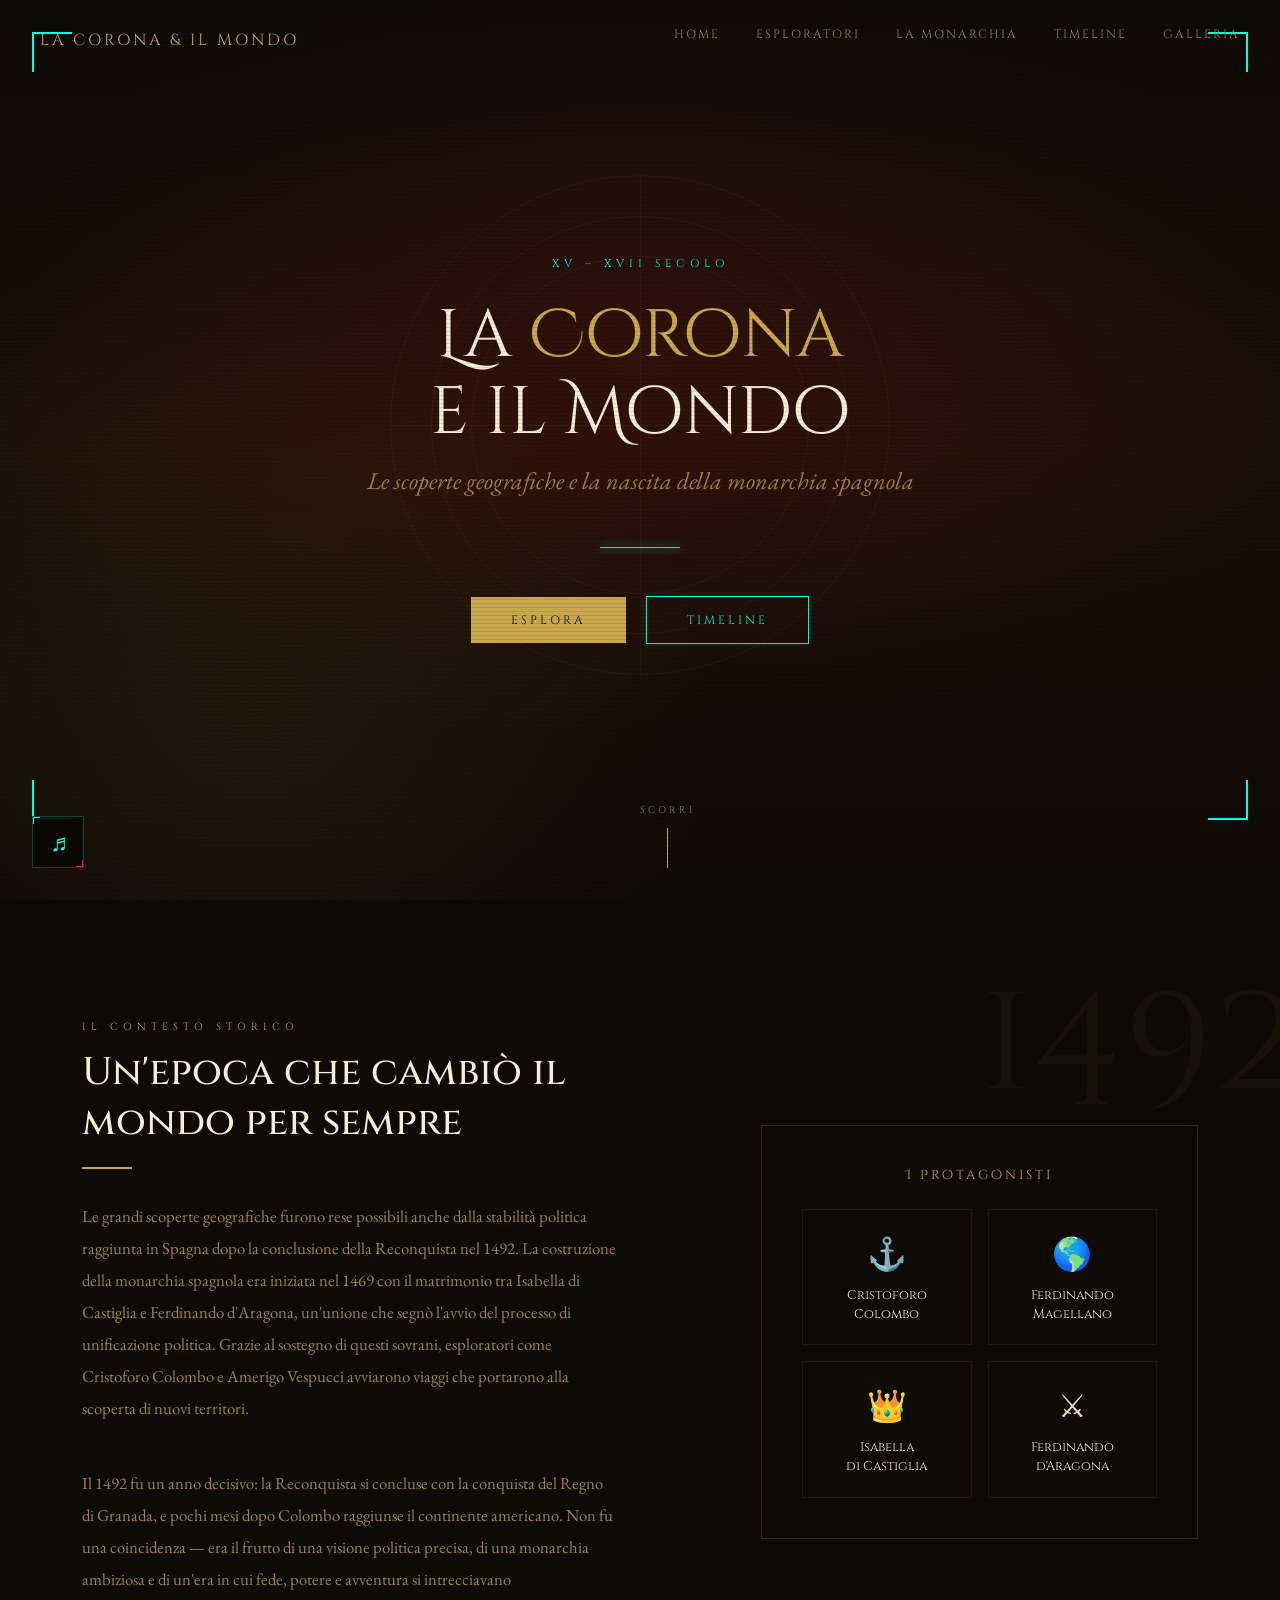
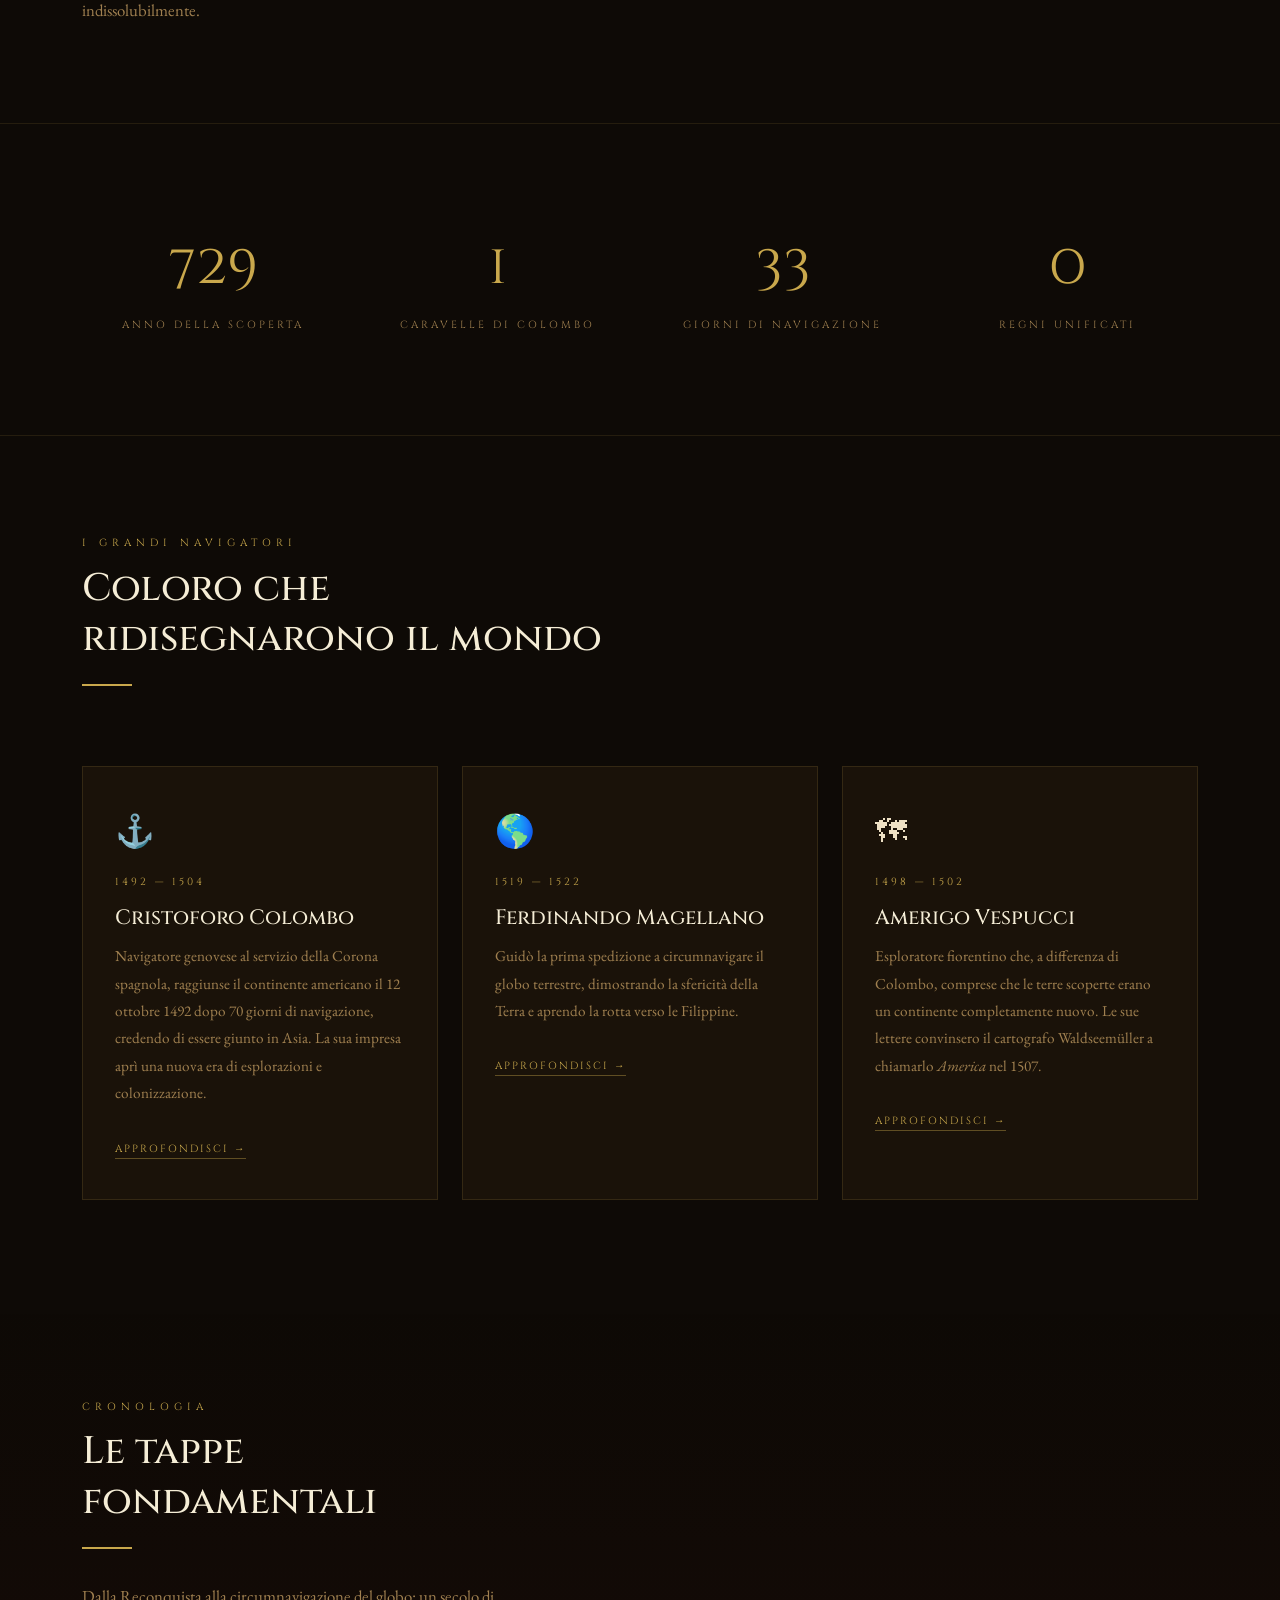
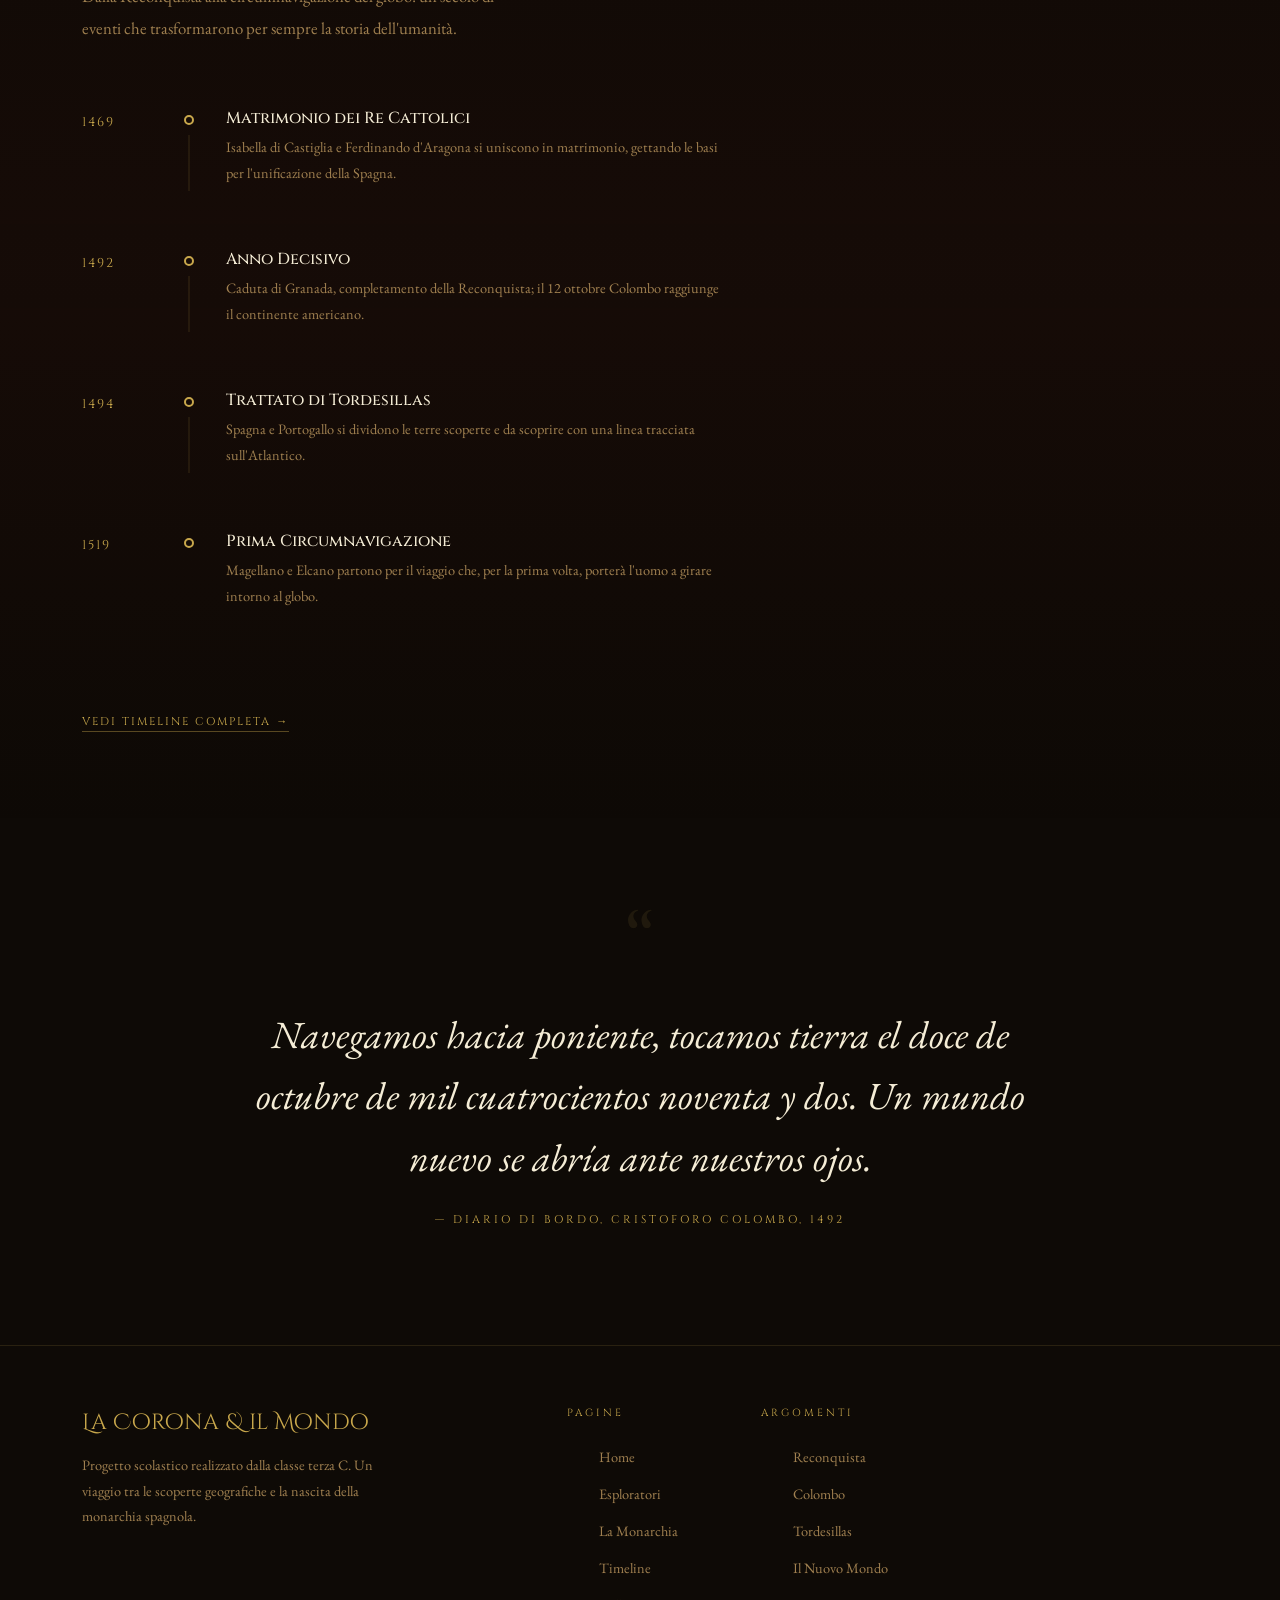
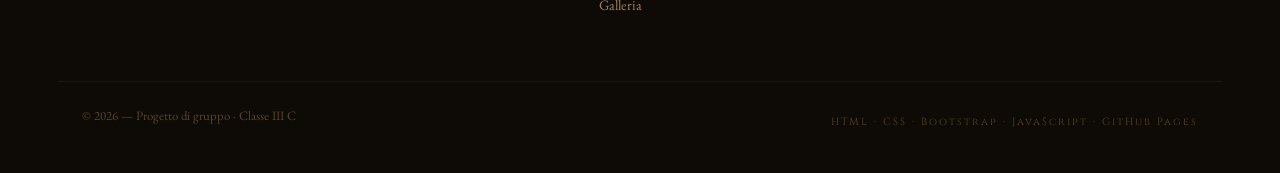
==== commit 75163241: "General fix" ====
--- a/index.html
+++ b/index.html
@@ -78,9 +78,9 @@
           <h2 class="section-title">Un'epoca che cambiò il mondo per sempre</h2>
           <div class="gold-line"></div>
           
-          <p class="section-body">Tra il XV e il XVII secolo, la penisola iberica divenne il centro del mondo conosciuto. Ferdinando d'Aragona e Isabella di Castiglia unificarono i regni spagnoli, mentre i loro esploratori solcavano oceani inesplorati, ridisegnando le mappe e aprendo rotte commerciali che avrebbero trasformato per sempre l'economia globale.</p>
+          <p class="section-body">Le grandi scoperte geografiche furono rese possibili anche dalla stabilità politica raggiunta in Spagna dopo la conclusione della Reconquista nel 1492. La costruzione della monarchia spagnola era iniziata nel 1469 con il matrimonio tra Isabella di Castiglia e Ferdinando d'Aragona, un'unione che segnò l'avvio del processo di unificazione politica. Grazie al sostegno di questi sovrani, esploratori come Cristoforo Colombo e Amerigo Vespucci avviarono viaggi che portarono alla scoperta di nuovi territori.</p>
           <br>
-          <p class="section-body">La Reconquista, completata nel 1492, e la partenza di Colombo verso ovest nel medesimo anno non furono casualità: erano il frutto di una visione politica precisa, di una monarchia ambiziosa e di un'era in cui fede, potere e avventura si intrecciavano indissolubilmente.</p>
+          <p class="section-body">Il 1492 fu un anno decisivo: la Reconquista si concluse con la conquista del Regno di Granada, e pochi mesi dopo Colombo raggiunse il continente americano. Non fu una coincidenza — era il frutto di una visione politica precisa, di una monarchia ambiziosa e di un'era in cui fede, potere e avventura si intrecciavano indissolubilmente.</p>
         </div>
         
         <!-- Protagonisti -->
@@ -169,7 +169,7 @@
             <span class="card-icon">&#9875;</span>
             <span class="card-year">1492 &mdash; 1504</span>
             <h3 class="card-name">Cristoforo Colombo</h3>
-            <p class="card-text">Navigatore genovese al servizio della Corona spagnola, raggiunse il continente americano aprendo una nuova era di esplorazioni e colonizzazione.</p>
+            <p class="card-text">Navigatore genovese al servizio della Corona spagnola, raggiunse il continente americano il 12 ottobre 1492 dopo 70 giorni di navigazione, credendo di essere giunto in Asia. La sua impresa aprì una nuova era di esplorazioni e colonizzazione.</p>
             <a href="/esploratori.html" class="card-link">Approfondisci &rarr;</a>
           </div>
         </div>
@@ -191,7 +191,7 @@
             <span class="card-icon">&#128506;</span>
             <span class="card-year">1498 &mdash; 1502</span>
             <h3 class="card-name">Amerigo Vespucci</h3>
-            <p class="card-text">Esploratore fiorentino che per primo teorizzò che le terre scoperte da Colombo fossero un continente distinto dall'Asia.</p>
+            <p class="card-text">Esploratore fiorentino che, a differenza di Colombo, comprese che le terre scoperte erano un continente completamente nuovo. Le sue lettere convinsero il cartografo Waldseemüller a chiamarlo <em>America</em> nel 1507.</p>
             <a href="/esploratori.html" class="card-link">Approfondisci &rarr;</a>
           </div>
         </div>
@@ -302,37 +302,37 @@
 
   <!-- ====================== MUSIC PLAYER ====================== -->
   <div id="musicPlayer">
-    <div class="player-header">
-      <span class="player-label"><span id="playerDot"></span>Now Playing</span>
-    </div>
-    <div class="player-track">Colonna sonora &mdash;</div>
-    <div class="player-track-sub">Colonna sonora del sito</div>
-    <div class="player-wave" id="playerWave">
-      <div class="wave-bar"></div>
-      <div class="wave-bar"></div>
-      <div class="wave-bar"></div>
-      <div class="wave-bar"></div>
-      <div class="wave-bar"></div>
-      <div class="wave-bar"></div>
-      <div class="wave-bar"></div>
-      <div class="wave-bar"></div>
-      <div class="wave-bar"></div>
-      <div class="wave-bar"></div>
-      <div class="wave-bar"></div>
-      <div class="wave-bar"></div>
-    </div>
-    <div class="player-progress-wrap" id="progressWrap">
-      <div class="player-progress-fill" id="progressFill"></div>
-    </div>
-    <div class="player-time">
-      <span id="timeCurrent">0:00</span>
-      <span id="timeTotal">0:00</span>
-    </div>
-    <div class="player-controls">
-      <button class="player-btn play-btn" id="playBtn" aria-label="Play/Pausa">&#9654;</button>
-      <div class="player-volume">
-        <span class="player-vol-icon">&#128266;</span>
-        <input type="range" class="volume-slider" id="volumeSlider" min="0" max="1" step="0.01" value="0.7">
+    <!-- Icona nota visibile quando il player è chiuso -->
+    <span class="mp-bubble-icon" aria-hidden="true">&#9836;</span>
+    <!-- Pannello completo, visibile solo quando aperto -->
+    <div class="player-panel">
+      <div class="player-header">
+        <span class="player-label"><span id="playerDot"></span>Now Playing</span>
+        <button class="player-close-btn" id="playerCloseBtn" aria-label="Chiudi player">&#10005;</button>
+      </div>
+      <div class="player-track">Colonna sonora &mdash;</div>
+      <div class="player-track-sub">Colonna sonora del sito</div>
+      <div class="player-wave" id="playerWave">
+        <div class="wave-bar"></div><div class="wave-bar"></div>
+        <div class="wave-bar"></div><div class="wave-bar"></div>
+        <div class="wave-bar"></div><div class="wave-bar"></div>
+        <div class="wave-bar"></div><div class="wave-bar"></div>
+        <div class="wave-bar"></div><div class="wave-bar"></div>
+        <div class="wave-bar"></div><div class="wave-bar"></div>
+      </div>
+      <div class="player-progress-wrap" id="progressWrap">
+        <div class="player-progress-fill" id="progressFill"></div>
+      </div>
+      <div class="player-time">
+        <span id="timeCurrent">0:00</span>
+        <span id="timeTotal">0:00</span>
+      </div>
+      <div class="player-controls">
+        <button class="player-btn play-btn" id="playBtn" aria-label="Play/Pausa">&#9654;</button>
+        <div class="player-volume">
+          <span class="player-vol-icon">&#128266;</span>
+          <input type="range" class="volume-slider" id="volumeSlider" min="0" max="1" step="0.01" value="0.7">
+        </div>
       </div>
     </div>
   </div>
--- a/style.css
+++ b/style.css
@@ -216,14 +216,18 @@
 }
 .hero-title span { color: var(--gold); }  /* Span nel titolo: colore oro per enfasi */
 
-.hero-title.glitch-in {  /* Animazione rivelazione titolo */
-  animation: titleReveal 0.1s steps(1) forwards;  /* Rivelazione rapida */
+.hero-title.glitch-in {
+  /*l'animazione è la RIUNIFICAZIONE: da glitch a normale */
+  animation: titleUnify 1.2s steps(1) forwards;
 }
 
 /* pseudo-elements per effetto RGB-split */
-.hero-title.glitch-active {  /* Stato glitch attivo sul titolo */
-  animation: glitchLoop 4s infinite;  /* Loop glitch infinito ogni 4s */
-}
+.hero-title.glitch-active {
+  animation: none;
+  filter: none;
+  transform: none;
+}
+
 .hero-title.glitch-active::before,
 .hero-title.glitch-active::after {  /* Pseudo-elementi per effetto RGB split */
   content: attr(data-text);  /* Ripete il testo del titolo */
@@ -808,259 +812,304 @@
 }
 
 /* ═══════════════════════════════════════
-   MUSIC PLAYER
+   MUSIC PLAYER — collassabile
    ═══════════════════════════════════════ */
 
-#musicPlayer { /* Contenitore principale del player musicale */
-  position: fixed; /* Il player rimane fisso sullo schermo */
-  bottom: 32px; /* Distanza dal basso */
-  left: 32px; /* Distanza da sinistra */
-  z-index: 998; /* Rimane sopra agli altri elementi */
-  width: 300px; /* Larghezza del player */
-  background: transparent; /* Sfondo completamente trasparente */
-  backdrop-filter: none; /* Nessuna sfocatura */
- -webkit-backdrop-filter: none; /* Nessuna sfocatura su Safari */
-  border: 1px solid rgba(0,255,229,0.08); /* Bordo ciano molto leggero */
-  box-shadow: 0 0 6px rgba(0,255,229,0.03); /* Glow quasi invisibile */
-  padding: 16px 18px; /* Spazio interno */
-  transition: border-color 0.3s, box-shadow 0.3s, background 0.3s; /* Animazioni fluide */
-}
-
-#musicPlayer:hover {  /* Hover player */
-  border-color: rgba(0,255,229,0.5);  /* Bordo più visibile */
-  box-shadow: 0 0 32px rgba(0,255,229,0.15), 0 0 8px rgba(255,0,60,0.2);  /* Glow più intenso */
-}
-
-/* angolini decorativi */
-#musicPlayer::before,  /* Angolo decorativo superiore sinistro */
-#musicPlayer::after {  /* Angolo decorativo inferiore destro */
-  content: '';  /* Pseudo-elementi vuoti */
-  position: absolute;  /* Posizionamento assoluto */
-  width: 8px; height: 8px;  /* 8x8px */
-}
-#musicPlayer::before {  /* Angolo top-left ciano */
-  top: -1px; left: -1px;  /* Posizione angolo alto */
-  border-top: 2px solid var(--glitch-cyan);  /* Bordo superiore ciano */
-  border-left: 2px solid var(--glitch-cyan);  /* Bordo sinistro ciano */
-}
-#musicPlayer::after {  /* Angolo bottom-right magenta */
-  bottom: -1px; right: -1px;  /* Posizione angolo basso */
-  border-bottom: 2px solid var(--glitch-magenta);  /* Bordo inferiore magenta */
-  border-right: 2px solid var(--glitch-magenta);  /* Bordo destro magenta */
+#musicPlayer {
+  position: fixed;
+  bottom: 32px;
+  left: 32px;
+  z-index: 998;
+  width: 52px;
+  height: 52px;
+  background: rgba(10, 7, 3, 0.92);
+  border: 1px solid rgba(0,255,229,0.25);
+  padding: 0;
+  overflow: hidden;
+  cursor: pointer;
+  transition:
+    width  0.42s cubic-bezier(.4,0,.2,1),
+    height 0.42s cubic-bezier(.4,0,.2,1),
+    border-color 0.3s,
+    box-shadow 0.3s;
+}
+#musicPlayer::before {
+  content: '';
+  position: absolute;
+  top: -1px; left: -1px;
+  width: 8px; height: 8px;
+  border-top:  2px solid var(--glitch-cyan);
+  border-left: 2px solid var(--glitch-cyan);
+  pointer-events: none;
+}
+#musicPlayer::after {
+  content: '';
+  position: absolute;
+  bottom: -1px; right: -1px;
+  width: 8px; height: 8px;
+  border-bottom: 2px solid var(--glitch-magenta);
+  border-right:  2px solid var(--glitch-magenta);
+  pointer-events: none;
+}
+#musicPlayer:hover {
+  border-color: rgba(0,255,229,0.5);
+  box-shadow: 0 0 20px rgba(0,255,229,0.1);
+}
+#musicPlayer.open {
+  width: 300px;
+  height: auto;
+  overflow: visible;
+  cursor: default;
+}
+#musicPlayer.open.playing {
+  animation: playerGlitch 7s infinite;
+}
+
+/* ── Icona musicale quando chiuso ── */
+.mp-bubble-icon {
+  position: absolute;
+  top: 0; left: 0;
+  width: 52px; height: 52px;
+  display: flex;
+  align-items: center;
+  justify-content: center;
+  color: var(--glitch-cyan);
+  font-size: 1.5rem;
+  pointer-events: none;
+  transition: opacity 0.15s;
+}
+#musicPlayer.open .mp-bubble-icon {
+  opacity: 0;
+}
+
+/* ── Pannello interno (visibile solo da aperto) ── */
+.player-panel {
+  opacity: 0;
+  pointer-events: none;
+  transition: opacity 0.2s 0.15s;
+  padding: 16px 18px;
+  width: 300px;
+}
+#musicPlayer.open .player-panel {
+  opacity: 1;
+  pointer-events: all;
 }
 
 /* header del player */
-.player-header {  /* Header del player */
-  display: flex;  /* Layout flex */
-  justify-content: space-between;  /* Spazio tra elementi */
-  align-items: center;  /* Centrati verticalmente */
-  margin-bottom: 12px;  /* Margine inferiore */
-}
-.player-label {  /* Etichetta "NOW PLAYING" */
-  font-family: 'Cinzel', serif;  /* Font decorativo */
-  font-size: 0.55rem;  /* Font molto piccolo */
-  letter-spacing: 3px;  /* Spaziatura */
-  color: var(--glitch-cyan);  /* Colore ciano */
-  text-transform: uppercase;  /* Maiuscolo */
-}
-.player-label span {  /* Pallino indicatore stato (lampeggiante) */
-  display: inline-block;  /* Inline ma con dimensioni */
-  width: 6px; height: 6px;  /* 6x6px */
-  background: var(--glitch-cyan);  /* Ciano quando in riproduzione */
-  border-radius: 50%;  /* Circolare */
-  margin-right: 6px;  /* Spazio a destra */
-  animation: playerBlink 1.2s ease infinite;  /* Lampeggio infinito */
-}
-.player-label span.paused {  /* Stato pausa del pallino */
-  background: var(--text-muted);  /* Colore attenuato */
-  animation: none;  /* Nessuna animazione */
-}
-@keyframes playerBlink {  /* Animazione lampeggio pallino */
-  0%, 100% { opacity: 1; }  /* Visibile */
-  50%       { opacity: 0.2; }  /* Quasi invisibile */
-}
+.player-header {
+  display: flex;
+  justify-content: space-between;
+  align-items: center;
+  margin-bottom: 12px;
+}
+.player-label {
+  font-family: 'Cinzel', serif;
+  font-size: 0.55rem;
+  letter-spacing: 3px;
+  color: var(--glitch-cyan);
+  text-transform: uppercase;
+}
+.player-label span {
+  display: inline-block;
+  width: 6px; height: 6px;
+  background: var(--glitch-cyan);
+  border-radius: 50%;
+  margin-right: 6px;
+  animation: playerBlink 1.2s ease infinite;
+}
+.player-label span.paused {
+  background: var(--text-muted);
+  animation: none;
+}
+@keyframes playerBlink {
+  0%, 100% { opacity: 1; }
+  50%       { opacity: 0.2; }
+}
+
+/* bottone chiudi */
+.player-close-btn {
+  background: none;
+  border: none;
+  color: var(--text-muted);
+  font-size: 1rem;
+  cursor: pointer;
+  padding: 2px 6px;
+  transition: color 0.2s;
+  line-height: 1;
+}
+.player-close-btn:hover { color: var(--glitch-cyan); }
 
 /* titolo canzone */
-.player-track {  /* Titolo canzone in riproduzione */
-  font-family: 'Cinzel', serif;  /* Font decorativo */
-  font-size: 0.7rem;  /* Font piccolo */
-  color: var(--parchment);  /* Colore pergamena */
-  letter-spacing: 1px;  /* Spaziatura */
-  margin-bottom: 12px;  /* Margine */
-  white-space: nowrap;  /* Nessun a capo */
-  overflow: hidden;  /* Nasconde overflow */
-  text-overflow: ellipsis;  /* Puntini di sospensione se troppo lungo */
-}
-.player-track-sub {  /* Sottotitolo/artista */
-  font-family: 'EB Garamond', serif;  /* Font serif */
-  font-size: 0.75rem;  /* Font piccolo */
-  color: var(--text-muted);  /* Colore attenuato */
-  margin-bottom: 14px;  /* Margine */
-  font-style: italic;  /* Corsivo */
-}
-
-/* waveform bars */
-.player-wave {  /* Contenitore barre waveform animate */
-  display: flex;  /* Layout orizzontale */
-  align-items: flex-end;  /* Allineate in basso */
-  gap: 3px;  /* Spazio tra barre */
-  height: 28px;  /* Altezza totale */
-  margin-bottom: 14px;  /* Margine */
-}
-.wave-bar {  /* Singola barra waveform */
-  flex: 1;  /* Larghezza uguale tra tutte */
-  background: var(--glitch-cyan);  /* Colore ciano di default */
-  border-radius: 1px;  /* Leggermente arrotondata */
-  opacity: 0.7;  /* Trasparenza */
-  transform-origin: bottom;  /* Scala dal basso verso l'alto */
-  min-height: 3px;  /* Altezza minima */
-}
-.player-playing .wave-bar { animation: waveAnim var(--dur, 0.8s) ease-in-out infinite alternate; }  /* Animazione onda quando in riproduzione */
-.wave-bar:nth-child(1)  { --dur: 0.55s; height: 30%; }  /* Barra 1: durata 0.55s, altezza 30% */
-.wave-bar:nth-child(2)  { --dur: 0.72s; height: 70%; }  /* Barra 2: durata 0.72s, altezza 70% */
-.wave-bar:nth-child(3)  { --dur: 0.48s; height: 45%; }  /* Barra 3: durata 0.48s, altezza 45% */
-.wave-bar:nth-child(4)  { --dur: 0.85s; height: 90%; }  /* Barra 4: durata 0.85s, altezza 90% */
-.wave-bar:nth-child(5)  { --dur: 0.61s; height: 55%; }  /* Barra 5: durata 0.61s, altezza 55% */
-.wave-bar:nth-child(6)  { --dur: 0.77s; height: 100%; }  /* Barra 6: durata 0.77s, altezza 100% */
-.wave-bar:nth-child(7)  { --dur: 0.53s; height: 65%; }  /* Barra 7: durata 0.53s, altezza 65% */
-.wave-bar:nth-child(8)  { --dur: 0.90s; height: 40%; }  /* Barra 8: durata 0.90s, altezza 40% */
-.wave-bar:nth-child(9)  { --dur: 0.66s; height: 75%; }  /* Barra 9: durata 0.66s, altezza 75% */
-.wave-bar:nth-child(10) { --dur: 0.44s; height: 30%; }  /* Barra 10: durata 0.44s, altezza 30% */
-.wave-bar:nth-child(11) { --dur: 0.79s; height: 85%; }  /* Barra 11: durata 0.79s, altezza 85% */
-.wave-bar:nth-child(12) { --dur: 0.58s; height: 50%; }  /* Barra 12: durata 0.58s, altezza 50% */
-.wave-bar:nth-child(odd)  { background: var(--glitch-cyan); }  /* Barre dispari: colore ciano */
-.wave-bar:nth-child(even) { background: var(--glitch-magenta); opacity: 0.5; }  /* Barre pari: colore magenta, più trasparenti */
-
-@keyframes waveAnim {  /* Animazione onda delle barre */
-  from { transform: scaleY(0.2); opacity: 0.4; }  /* Inizio: altezza minima, poco visibile */
-  to   { transform: scaleY(1);   opacity: 0.9; }  /* Fine: altezza massima, molto visibile */
-}
-
-/* progress bar */
-.player-progress-wrap {  /* Contenitore barra progresso */
-  position: relative;  /* Per posizionamento thumb */
-  height: 3px;  /* Altezza 3px */
-  background: rgba(255,255,255,0.08);  /* Sfondo quasi invisibile */
-  margin-bottom: 14px;  /* Margine */
-  cursor: pointer;  /* Cliccabile per seek */
-}
-.player-progress-wrap:hover { height: 5px; margin-bottom: 12px; }  /* Hover: si ingrossa, compensa margine */
-.player-progress-fill {  /* Riempimento barra progresso (parte colorata) */
-  height: 100%;  /* Altezza piena del contenitore */
-  width: 0%;  /* Inizialmente zero (aggiornato da JS) */
-  background: linear-gradient(90deg, var(--glitch-cyan), var(--glitch-magenta));  /* Gradiente ciano→magenta */
-  transition: width 0.25s linear;  /* Aggiornamento fluido */
-  position: relative;  /* Per thumb */
-}
-.player-progress-fill::after {  /* Thumb/pallino sulla barra progresso */
-  content: '';  /* Pseudo-elemento vuoto */
-  position: absolute;  /* Posizionamento assoluto */
-  right: -4px; top: 50%;  /* A destra della barra, al centro verticale */
-  transform: translateY(-50%);  /* Centratura verticale precisa */
-  width: 8px; height: 8px;  /* 8x8px */
-  background: var(--glitch-cyan);  /* Ciano */
-  border-radius: 50%;  /* Circolare */
-  box-shadow: 0 0 6px var(--glitch-cyan);  /* Glow */
-  opacity: 0;  /* Inizialmente invisibile */
-  transition: opacity 0.2s;  /* Transizione */
-}
-.player-progress-wrap:hover .player-progress-fill::after { opacity: 1; }  /* Thumb visibile in hover */
+.player-track {
+  font-family: 'Cinzel', serif;
+  font-size: 0.7rem;
+  color: var(--parchment);
+  letter-spacing: 1px;
+  margin-bottom: 4px;
+  white-space: nowrap;
+  overflow: hidden;
+  text-overflow: ellipsis;
+}
+.player-track-sub {
+  font-family: 'EB Garamond', serif;
+  font-size: 0.75rem;
+  color: var(--text-muted);
+  margin-bottom: 14px;
+  font-style: italic;
+}
+
+/* waveform */
+.player-wave {
+  display: flex;
+  align-items: flex-end;
+  gap: 3px;
+  height: 28px;
+  margin-bottom: 14px;
+}
+.wave-bar {
+  flex: 1;
+  background: var(--glitch-cyan);
+  border-radius: 1px;
+  opacity: 0.7;
+  transform-origin: bottom;
+  min-height: 3px;
+}
+.player-playing .wave-bar { animation: waveAnim var(--dur, 0.8s) ease-in-out infinite alternate; }
+.wave-bar:nth-child(1)  { --dur:0.55s; height:30%; }
+.wave-bar:nth-child(2)  { --dur:0.72s; height:70%; }
+.wave-bar:nth-child(3)  { --dur:0.48s; height:45%; }
+.wave-bar:nth-child(4)  { --dur:0.85s; height:90%; }
+.wave-bar:nth-child(5)  { --dur:0.61s; height:55%; }
+.wave-bar:nth-child(6)  { --dur:0.77s; height:100%; }
+.wave-bar:nth-child(7)  { --dur:0.53s; height:65%; }
+.wave-bar:nth-child(8)  { --dur:0.90s; height:40%; }
+.wave-bar:nth-child(9)  { --dur:0.66s; height:75%; }
+.wave-bar:nth-child(10) { --dur:0.44s; height:30%; }
+.wave-bar:nth-child(11) { --dur:0.79s; height:85%; }
+.wave-bar:nth-child(12) { --dur:0.58s; height:50%; }
+.wave-bar:nth-child(odd)  { background: var(--glitch-cyan); }
+.wave-bar:nth-child(even) { background: var(--glitch-magenta); opacity:0.5; }
+@keyframes waveAnim {
+  from { transform:scaleY(0.2); opacity:0.4; }
+  to   { transform:scaleY(1);   opacity:0.9; }
+}
+
+/* progress */
+.player-progress-wrap {
+  position: relative;
+  height: 3px;
+  background: rgba(255,255,255,0.08);
+  margin-bottom: 14px;
+  cursor: pointer;
+  transition: height 0.2s, margin-bottom 0.2s;
+}
+.player-progress-wrap:hover { height:5px; margin-bottom:12px; }
+.player-progress-fill {
+  height: 100%;
+  width: 0%;
+  background: linear-gradient(90deg, var(--glitch-cyan), var(--glitch-magenta));
+  transition: width 0.25s linear;
+  position: relative;
+}
+.player-progress-fill::after {
+  content: '';
+  position: absolute;
+  right: -4px; top: 50%;
+  transform: translateY(-50%);
+  width: 8px; height: 8px;
+  background: var(--glitch-cyan);
+  border-radius: 50%;
+  box-shadow: 0 0 6px var(--glitch-cyan);
+  opacity: 0;
+  transition: opacity 0.2s;
+}
+.player-progress-wrap:hover .player-progress-fill::after { opacity:1; }
 
 /* time */
-.player-time {  /* Tempo corrente / totale */
-  display: flex;  /* Layout flex */
-  justify-content: space-between;  /* Ai lati opposti */
-  font-family: 'Cinzel', serif;  /* Font decorativo */
-  font-size: 0.55rem;  /* Font molto piccolo */
-  color: var(--text-muted);  /* Colore attenuato */
-  letter-spacing: 1px;  /* Spaziatura */
-  margin-bottom: 14px;  /* Margine */
+.player-time {
+  display: flex;
+  justify-content: space-between;
+  font-family: 'Cinzel', serif;
+  font-size: 0.55rem;
+  color: var(--text-muted);
+  letter-spacing: 1px;
+  margin-bottom: 14px;
 }
 
 /* controls */
-.player-controls {  /* Controlli play/pause/skip */
-  display: flex;  /* Layout orizzontale */
-  align-items: center;  /* Centrati verticalmente */
-  gap: 12px;  /* Spazio tra bottoni */
-}
-.player-btn {  /* Bottone generico player */
-  background: none;  /* Nessuno sfondo */
-  border: 1px solid rgba(0,255,229,0.2);  /* Bordo ciano trasparente */
-  color: var(--glitch-cyan);  /* Icona ciana */
-  width: 36px; height: 36px;  /* 36x36px */
-  cursor: pointer;  /* Cursore a mano */
-  font-size: 0.9rem;  /* Dimensione icona */
-  display: flex;  /* Centratura flex */
-  align-items: center;  /* Centrato verticale */
-  justify-content: center;  /* Centrato orizzontale */
-  transition: background 0.2s, border-color 0.2s, box-shadow 0.2s;  /* Transizioni rapide */
-  flex-shrink: 0;  /* Non si restringe */
-}
-.player-btn:hover {  /* Hover bottone player */
-  background: rgba(0,255,229,0.1);  /* Sfondo ciano trasparente */
-  border-color: var(--glitch-cyan);  /* Bordo pieno ciano */
-  box-shadow: 0 0 10px rgba(0,255,229,0.3);  /* Glow ciano */
-}
-.player-btn.play-btn {  /* Bottone play principale (più grande) */
-   width: 44px; height: 44px;  /* Dimensioni aumentate: 44x44px per il bottone play principale */
-  font-size: 1.1rem;  /* Icona play più grande (1.1rem vs 0.9rem dei bottoni normali) */
-  border-color: rgba(0,255,229,0.4);  /* Bordo ciano più marcato (opacità 40% vs 20%) per enfatizzare il play */
-}
-.player-btn.play-btn:hover {  /* Stato hover del bottone play principale */
-  box-shadow: 0 0 16px rgba(0,255,229,0.4);  /* Glow ciano più intenso al passaggio del mouse */
-}
+.player-controls {
+  display: flex;
+  align-items: center;
+  gap: 12px;
+}
+.player-btn {
+  background: none;
+  border: 1px solid rgba(0,255,229,0.2);
+  color: var(--glitch-cyan);
+  width: 36px; height: 36px;
+  cursor: pointer;
+  font-size: 0.9rem;
+  display: flex;
+  align-items: center;
+  justify-content: center;
+  transition: background 0.2s, border-color 0.2s, box-shadow 0.2s;
+  flex-shrink: 0;
+}
+.player-btn:hover {
+  background: rgba(0,255,229,0.1);
+  border-color: var(--glitch-cyan);
+  box-shadow: 0 0 10px rgba(0,255,229,0.3);
+}
+.player-btn.play-btn {
+  width: 44px; height: 44px;
+  font-size: 1.1rem;
+  border-color: rgba(0,255,229,0.4);
+}
+.player-btn.play-btn:hover { box-shadow: 0 0 16px rgba(0,255,229,0.4); }
 
 /* volume */
-.player-volume {  /* Sezione controllo volume: contiene icona e slider */
-  flex: 1;  /* Occupa tutto lo spazio rimanente nella riga dei controlli */
-  display: flex;  /* Layout orizzontale: icona + slider affiancati */
-  align-items: center;  /* Allineamento verticale centrato tra icona e slider */
-  gap: 8px;  /* Spazio di 8px tra l'icona volume e lo slider */
-}
-.player-vol-icon {  /* Icona altoparlante (🔊) a sinistra dello slider */
-  font-size: 0.75rem;  /* Dimensione piccola dell'icona */
-  color: var(--text-muted);  /* Colore attenuato per non distrarre */
-  flex-shrink: 0;  /* L'icona non si restringe mai, mantiene dimensione fissa */
-}
-.volume-slider {  /* Slider/input range per regolare il volume */
-  flex: 1;  /* Occupa tutto lo spazio rimanente dopo l'icona */
-  -webkit-appearance: none;  /* Rimuove lo stile di default del browser WebKit (Chrome, Safari, Edge) */
-  appearance: none;  /* Rimuove lo stile di default standard per tutti i browser */
-  height: 2px;  /* Altezza della barra del slider: sottile linea di 2px */
-  background: rgba(255,255,255,0.1);  /* Sfondo quasi invisibile (bianco al 10%) */
-  outline: none;  /* Nessun bordo di focus visibile (outline blu di default) */
-  cursor: pointer;  /* Cursore a mano per indicare che è cliccabile/draggabile */
-}
-.volume-slider::-webkit-slider-thumb {  /* Stile del "pallino" thumb su browser WebKit (Chrome, Safari, Edge) */
-  -webkit-appearance: none;  /* Rimuove lo stile di default del thumb */
-  width: 10px; height: 10px;  /* Dimensione del thumb: piccolo cerchietto 10x10px */
-  border-radius: 50%;  /* Forma perfettamente circolare */
-  background: var(--glitch-cyan);  /* Colore ciano per coerenza con il tema glitch */
-  box-shadow: 0 0 6px var(--glitch-cyan);  /* Glow ciano attorno al thumb */
-  cursor: pointer;  /* Cursore a mano anche sul thumb */
-}
-.volume-slider::-moz-range-thumb {  /* Stile del thumb su Firefox (prefisso -moz-) */
-  width: 10px; height: 10px;  /* Stesse dimensioni del thumb WebKit */
-  border-radius: 50%;  /* Forma circolare */
-  background: var(--glitch-cyan);  /* Stesso colore ciano */
-  border: none;  /* Nessun bordo di default Firefox */
-  cursor: pointer;  /* Cursore a mano */
-}
-
-/* glitch flash occasionale sul player */
-@keyframes playerGlitch {  /* Animazione glitch che si attiva occasionalmente sul player in riproduzione */
-  0%, 95%, 100% { transform: none; filter: none; }  /* Per il 95% del tempo il player è normale */
-  96% { transform: translateX(2px); filter: hue-rotate(90deg); }  /* Al 96%: sposta a destra di 2px + rotazione tonalità verso il verde */
-  97% { transform: translateX(-2px); filter: hue-rotate(-90deg); }  /* Al 97%: sposta a sinistra di 2px + rotazione tonalità opposta verso il blu */
-  98% { transform: none; filter: none; }  /* Al 98%: torna normale, il glitch dura solo pochi frame */
-}
-#musicPlayer.playing {  /* Quando il player ha la classe "playing" (musica in riproduzione) */
-  animation: playerGlitch 7s infinite;  /* Applica il glitch ogni 7 secondi in loop infinito */
-}
-
-/* responsive */
-@media (max-width: 480px) {  /* Media query per schermi molto piccoli (smartphone) */
-  #musicPlayer { width: calc(100vw - 48px); left: 24px; bottom: 24px; }  /* Player largo quasi tutto lo schermo (viewport - 48px margini), posizionato 24px dai bordi */
+.player-volume {
+  flex: 1;
+  display: flex;
+  align-items: center;
+  gap: 8px;
+}
+.player-vol-icon { font-size:0.75rem; color:var(--text-muted); flex-shrink:0; }
+.volume-slider {
+  flex: 1;
+  -webkit-appearance: none;
+  appearance: none;
+  height: 2px;
+  background: rgba(255,255,255,0.1);
+  outline: none;
+  cursor: pointer;
+}
+.volume-slider::-webkit-slider-thumb {
+  -webkit-appearance: none;
+  width:10px; height:10px;
+  border-radius:50%;
+  background: var(--glitch-cyan);
+  box-shadow: 0 0 6px var(--glitch-cyan);
+  cursor: pointer;
+}
+.volume-slider::-moz-range-thumb {
+  width:10px; height:10px;
+  border-radius:50%;
+  background: var(--glitch-cyan);
+  border: none;
+  cursor: pointer;
+}
+
+@keyframes playerGlitch {
+  0%, 95%, 100% { transform:none; filter:none; }
+  96% { transform:translateX(2px);  filter:hue-rotate(90deg); }
+  97% { transform:translateX(-2px); filter:hue-rotate(-90deg); }
+  98% { transform:none; filter:none; }
+}
+
+@media (max-width: 480px) {
+  #musicPlayer       { left:24px; bottom:24px; }
+  #musicPlayer.open  { width:calc(100vw - 48px); }
 }
 
 
